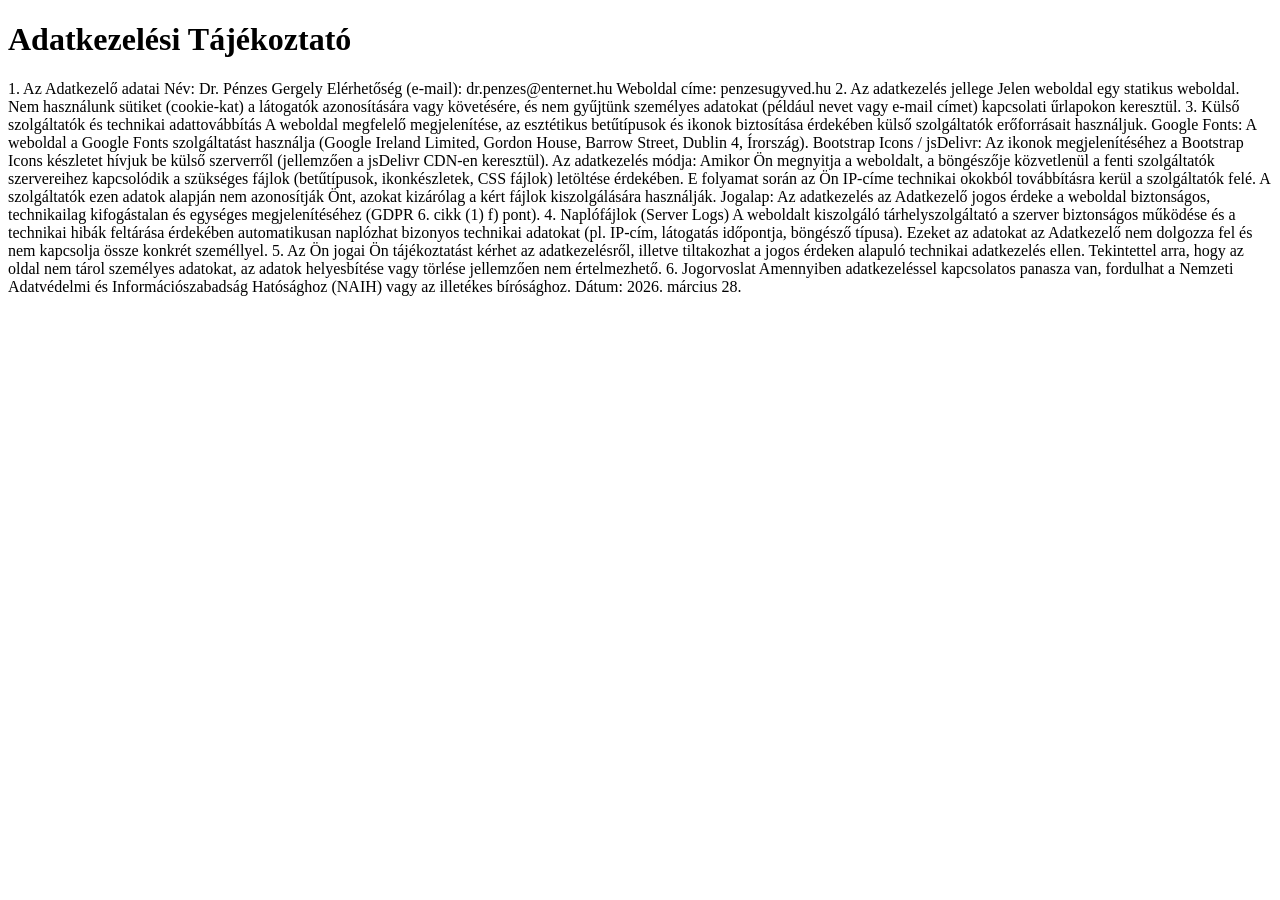
==== src/adatvedelem.html @ 29364c47 "v2.2" ====
<!DOCTYPE html>
<html lang="en">

<head>
    <meta charset="UTF-8">
    <meta name="viewport" content="width=device-width, initial-scale=1.0">
    <title>Adatkezelési Tájékoztató</title>
</head>

<body>
    <h1>Adatkezelési Tájékoztató</h1>

    <p>
        1. Az Adatkezelő adatai
        Név: Dr. Pénzes Gergely
        Elérhetőség (e-mail): dr.penzes@enternet.hu
        Weboldal címe: penzesugyved.hu
        2. Az adatkezelés jellege
        Jelen weboldal egy statikus weboldal. Nem használunk sütiket (cookie-kat) a látogatók azonosítására
        vagy követésére, és nem gyűjtünk személyes adatokat (például nevet vagy e-mail címet) kapcsolati
        űrlapokon keresztül.
        3. Külső szolgáltatók és technikai adattovábbítás
        A weboldal megfelelő megjelenítése, az esztétikus betűtípusok és ikonok biztosítása érdekében külső
        szolgáltatók erőforrásait használjuk.
        Google Fonts: A weboldal a Google Fonts szolgáltatást használja (Google Ireland Limited, Gordon
        House, Barrow Street, Dublin 4, Írország).
        Bootstrap Icons / jsDelivr: Az ikonok megjelenítéséhez a Bootstrap Icons készletet hívjuk be külső
        szerverről (jellemzően a jsDelivr CDN-en keresztül).
        Az adatkezelés módja: Amikor Ön megnyitja a weboldalt, a böngészője közvetlenül a fenti szolgáltatók
        szervereihez kapcsolódik a szükséges fájlok (betűtípusok, ikonkészletek, CSS fájlok) letöltése
        érdekében. E folyamat során az Ön IP-címe technikai okokból továbbításra kerül a szolgáltatók felé.
        A szolgáltatók ezen adatok alapján nem azonosítják Önt, azokat kizárólag a kért fájlok
        kiszolgálására használják.
        Jogalap: Az adatkezelés az Adatkezelő jogos érdeke a weboldal biztonságos, technikailag kifogástalan
        és egységes megjelenítéséhez (GDPR 6. cikk (1) f) pont).
        4. Naplófájlok (Server Logs)
        A weboldalt kiszolgáló tárhelyszolgáltató a szerver biztonságos működése és a technikai hibák
        feltárása érdekében automatikusan naplózhat bizonyos technikai adatokat (pl. IP-cím, látogatás
        időpontja, böngésző típusa). Ezeket az adatokat az Adatkezelő nem dolgozza fel és nem kapcsolja
        össze konkrét személlyel.
        5. Az Ön jogai
        Ön tájékoztatást kérhet az adatkezelésről, illetve tiltakozhat a jogos érdeken alapuló technikai
        adatkezelés ellen. Tekintettel arra, hogy az oldal nem tárol személyes adatokat, az adatok
        helyesbítése vagy törlése jellemzően nem értelmezhető.
        6. Jogorvoslat
        Amennyiben adatkezeléssel kapcsolatos panasza van, fordulhat a Nemzeti Adatvédelmi és
        Információszabadság Hatósághoz (NAIH) vagy az illetékes bírósághoz.
        Dátum: 2026. március 28.
    </p>
</body>

</html>
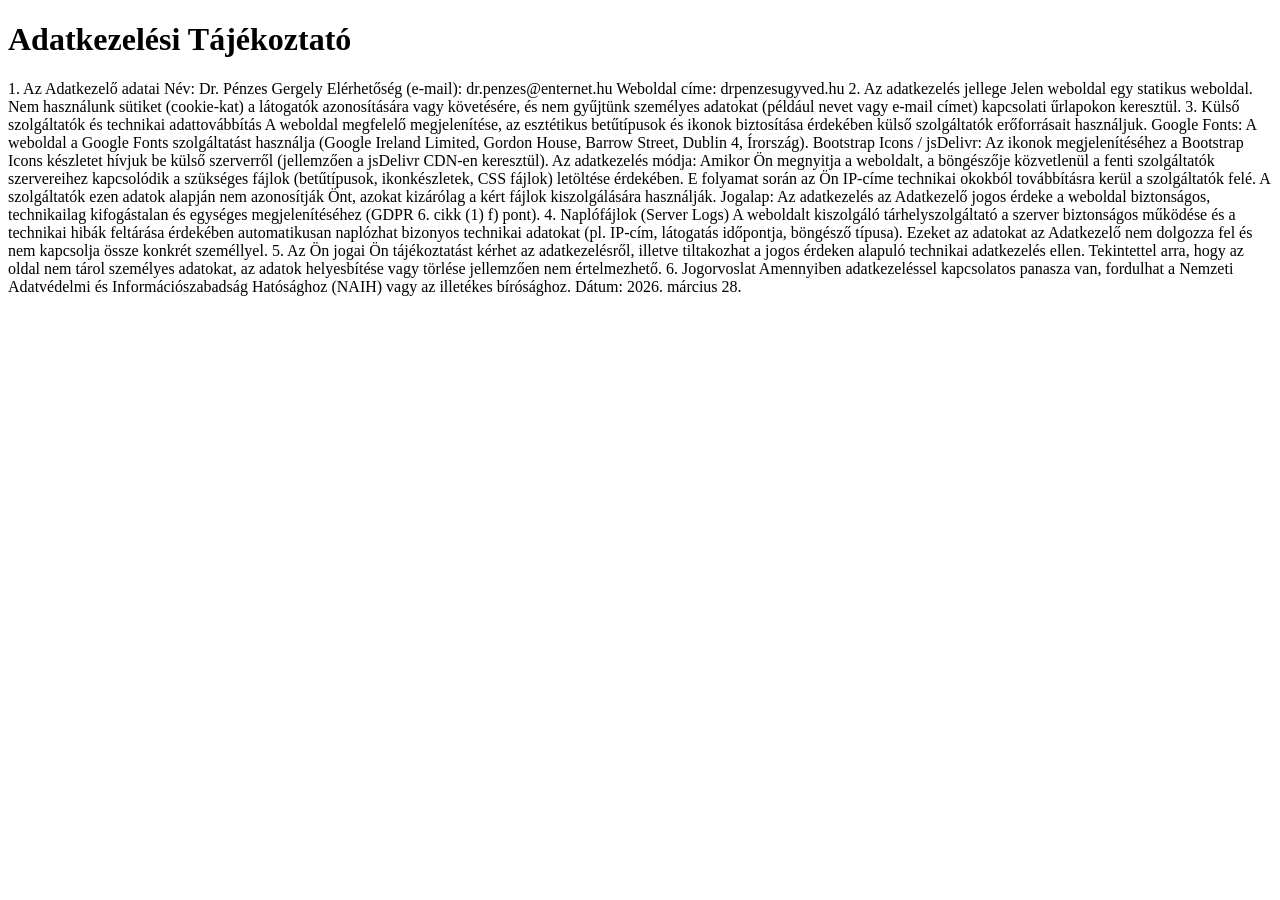
==== commit 355bc0df: "Update adatvedelem.html" ====
--- a/src/adatvedelem.html
+++ b/src/adatvedelem.html
@@ -14,7 +14,7 @@
         1. Az Adatkezelő adatai
         Név: Dr. Pénzes Gergely
         Elérhetőség (e-mail): dr.penzes@enternet.hu
-        Weboldal címe: penzesugyved.hu
+        Weboldal címe: drpenzesugyved.hu
         2. Az adatkezelés jellege
         Jelen weboldal egy statikus weboldal. Nem használunk sütiket (cookie-kat) a látogatók azonosítására
         vagy követésére, és nem gyűjtünk személyes adatokat (például nevet vagy e-mail címet) kapcsolati
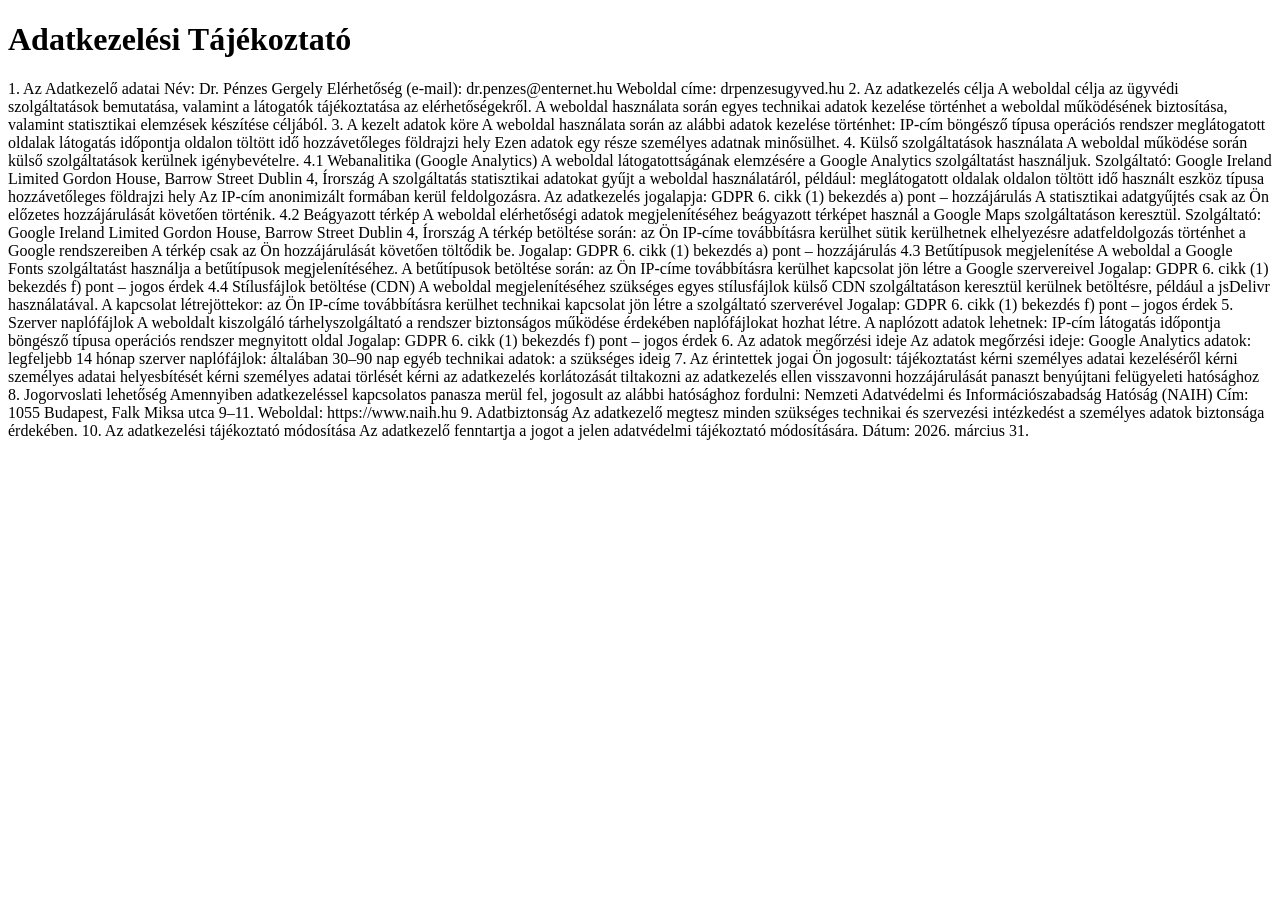
==== commit 628e8957: "v2.3" ====
--- a/src/adatvedelem.html
+++ b/src/adatvedelem.html
@@ -15,37 +15,155 @@
         Név: Dr. Pénzes Gergely
         Elérhetőség (e-mail): dr.penzes@enternet.hu
         Weboldal címe: drpenzesugyved.hu
-        2. Az adatkezelés jellege
-        Jelen weboldal egy statikus weboldal. Nem használunk sütiket (cookie-kat) a látogatók azonosítására
-        vagy követésére, és nem gyűjtünk személyes adatokat (például nevet vagy e-mail címet) kapcsolati
-        űrlapokon keresztül.
-        3. Külső szolgáltatók és technikai adattovábbítás
-        A weboldal megfelelő megjelenítése, az esztétikus betűtípusok és ikonok biztosítása érdekében külső
-        szolgáltatók erőforrásait használjuk.
-        Google Fonts: A weboldal a Google Fonts szolgáltatást használja (Google Ireland Limited, Gordon
-        House, Barrow Street, Dublin 4, Írország).
-        Bootstrap Icons / jsDelivr: Az ikonok megjelenítéséhez a Bootstrap Icons készletet hívjuk be külső
-        szerverről (jellemzően a jsDelivr CDN-en keresztül).
-        Az adatkezelés módja: Amikor Ön megnyitja a weboldalt, a böngészője közvetlenül a fenti szolgáltatók
-        szervereihez kapcsolódik a szükséges fájlok (betűtípusok, ikonkészletek, CSS fájlok) letöltése
-        érdekében. E folyamat során az Ön IP-címe technikai okokból továbbításra kerül a szolgáltatók felé.
-        A szolgáltatók ezen adatok alapján nem azonosítják Önt, azokat kizárólag a kért fájlok
-        kiszolgálására használják.
-        Jogalap: Az adatkezelés az Adatkezelő jogos érdeke a weboldal biztonságos, technikailag kifogástalan
-        és egységes megjelenítéséhez (GDPR 6. cikk (1) f) pont).
-        4. Naplófájlok (Server Logs)
-        A weboldalt kiszolgáló tárhelyszolgáltató a szerver biztonságos működése és a technikai hibák
-        feltárása érdekében automatikusan naplózhat bizonyos technikai adatokat (pl. IP-cím, látogatás
-        időpontja, böngésző típusa). Ezeket az adatokat az Adatkezelő nem dolgozza fel és nem kapcsolja
-        össze konkrét személlyel.
-        5. Az Ön jogai
-        Ön tájékoztatást kérhet az adatkezelésről, illetve tiltakozhat a jogos érdeken alapuló technikai
-        adatkezelés ellen. Tekintettel arra, hogy az oldal nem tárol személyes adatokat, az adatok
-        helyesbítése vagy törlése jellemzően nem értelmezhető.
-        6. Jogorvoslat
-        Amennyiben adatkezeléssel kapcsolatos panasza van, fordulhat a Nemzeti Adatvédelmi és
-        Információszabadság Hatósághoz (NAIH) vagy az illetékes bírósághoz.
-        Dátum: 2026. március 28.
+        2. Az adatkezelés célja
+
+        A weboldal célja az ügyvédi szolgáltatások bemutatása, valamint a látogatók tájékoztatása az elérhetőségekről.
+
+        A weboldal használata során egyes technikai adatok kezelése történhet a weboldal működésének biztosítása,
+        valamint statisztikai elemzések készítése céljából.
+
+        3. A kezelt adatok köre
+
+        A weboldal használata során az alábbi adatok kezelése történhet:
+
+        IP-cím
+        böngésző típusa
+        operációs rendszer
+        meglátogatott oldalak
+        látogatás időpontja
+        oldalon töltött idő
+        hozzávetőleges földrajzi hely
+
+        Ezen adatok egy része személyes adatnak minősülhet.
+
+        4. Külső szolgáltatások használata
+
+        A weboldal működése során külső szolgáltatások kerülnek igénybevételre.
+
+        4.1 Webanalitika (Google Analytics)
+
+        A weboldal látogatottságának elemzésére a
+        Google Analytics szolgáltatást használjuk.
+
+        Szolgáltató:
+        Google Ireland Limited
+        Gordon House, Barrow Street
+        Dublin 4, Írország
+
+        A szolgáltatás statisztikai adatokat gyűjt a weboldal használatáról, például:
+
+        meglátogatott oldalak
+        oldalon töltött idő
+        használt eszköz típusa
+        hozzávetőleges földrajzi hely
+
+        Az IP-cím anonimizált formában kerül feldolgozásra.
+
+        Az adatkezelés jogalapja:
+        GDPR 6. cikk (1) bekezdés a) pont – hozzájárulás
+
+        A statisztikai adatgyűjtés csak az Ön előzetes hozzájárulását követően történik.
+
+        4.2 Beágyazott térkép
+
+        A weboldal elérhetőségi adatok megjelenítéséhez beágyazott térképet használ a
+        Google Maps szolgáltatáson keresztül.
+
+        Szolgáltató:
+        Google Ireland Limited
+        Gordon House, Barrow Street
+        Dublin 4, Írország
+
+        A térkép betöltése során:
+
+        az Ön IP-címe továbbításra kerülhet
+        sütik kerülhetnek elhelyezésre
+        adatfeldolgozás történhet a Google rendszereiben
+
+        A térkép csak az Ön hozzájárulását követően töltődik be.
+
+        Jogalap:
+        GDPR 6. cikk (1) bekezdés a) pont – hozzájárulás
+
+        4.3 Betűtípusok megjelenítése
+
+        A weboldal a
+        Google Fonts szolgáltatást használja a betűtípusok megjelenítéséhez.
+
+        A betűtípusok betöltése során:
+
+        az Ön IP-címe továbbításra kerülhet
+        kapcsolat jön létre a Google szervereivel
+
+        Jogalap:
+        GDPR 6. cikk (1) bekezdés f) pont – jogos érdek
+
+        4.4 Stílusfájlok betöltése (CDN)
+
+        A weboldal megjelenítéséhez szükséges egyes stílusfájlok külső CDN szolgáltatáson keresztül kerülnek betöltésre,
+        például a
+        jsDelivr használatával.
+
+        A kapcsolat létrejöttekor:
+
+        az Ön IP-címe továbbításra kerülhet
+        technikai kapcsolat jön létre a szolgáltató szerverével
+
+        Jogalap:
+        GDPR 6. cikk (1) bekezdés f) pont – jogos érdek
+
+        5. Szerver naplófájlok
+
+        A weboldalt kiszolgáló tárhelyszolgáltató a rendszer biztonságos működése érdekében naplófájlokat hozhat létre.
+
+        A naplózott adatok lehetnek:
+
+        IP-cím
+        látogatás időpontja
+        böngésző típusa
+        operációs rendszer
+        megnyitott oldal
+
+        Jogalap:
+        GDPR 6. cikk (1) bekezdés f) pont – jogos érdek
+
+        6. Az adatok megőrzési ideje
+
+        Az adatok megőrzési ideje:
+
+        Google Analytics adatok: legfeljebb 14 hónap
+        szerver naplófájlok: általában 30–90 nap
+        egyéb technikai adatok: a szükséges ideig
+        7. Az érintettek jogai
+
+        Ön jogosult:
+
+        tájékoztatást kérni személyes adatai kezeléséről
+        kérni személyes adatai helyesbítését
+        kérni személyes adatai törlését
+        kérni az adatkezelés korlátozását
+        tiltakozni az adatkezelés ellen
+        visszavonni hozzájárulását
+        panaszt benyújtani felügyeleti hatósághoz
+        8. Jogorvoslati lehetőség
+
+        Amennyiben adatkezeléssel kapcsolatos panasza merül fel, jogosult az alábbi hatósághoz fordulni:
+
+        Nemzeti Adatvédelmi és Információszabadság Hatóság (NAIH)
+
+        Cím: 1055 Budapest, Falk Miksa utca 9–11.
+        Weboldal: https://www.naih.hu
+
+        9. Adatbiztonság
+
+        Az adatkezelő megtesz minden szükséges technikai és szervezési intézkedést a személyes adatok biztonsága
+        érdekében.
+
+        10. Az adatkezelési tájékoztató módosítása
+
+        Az adatkezelő fenntartja a jogot a jelen adatvédelmi tájékoztató módosítására.
+
+        Dátum: 2026. március 31.
     </p>
 </body>
 
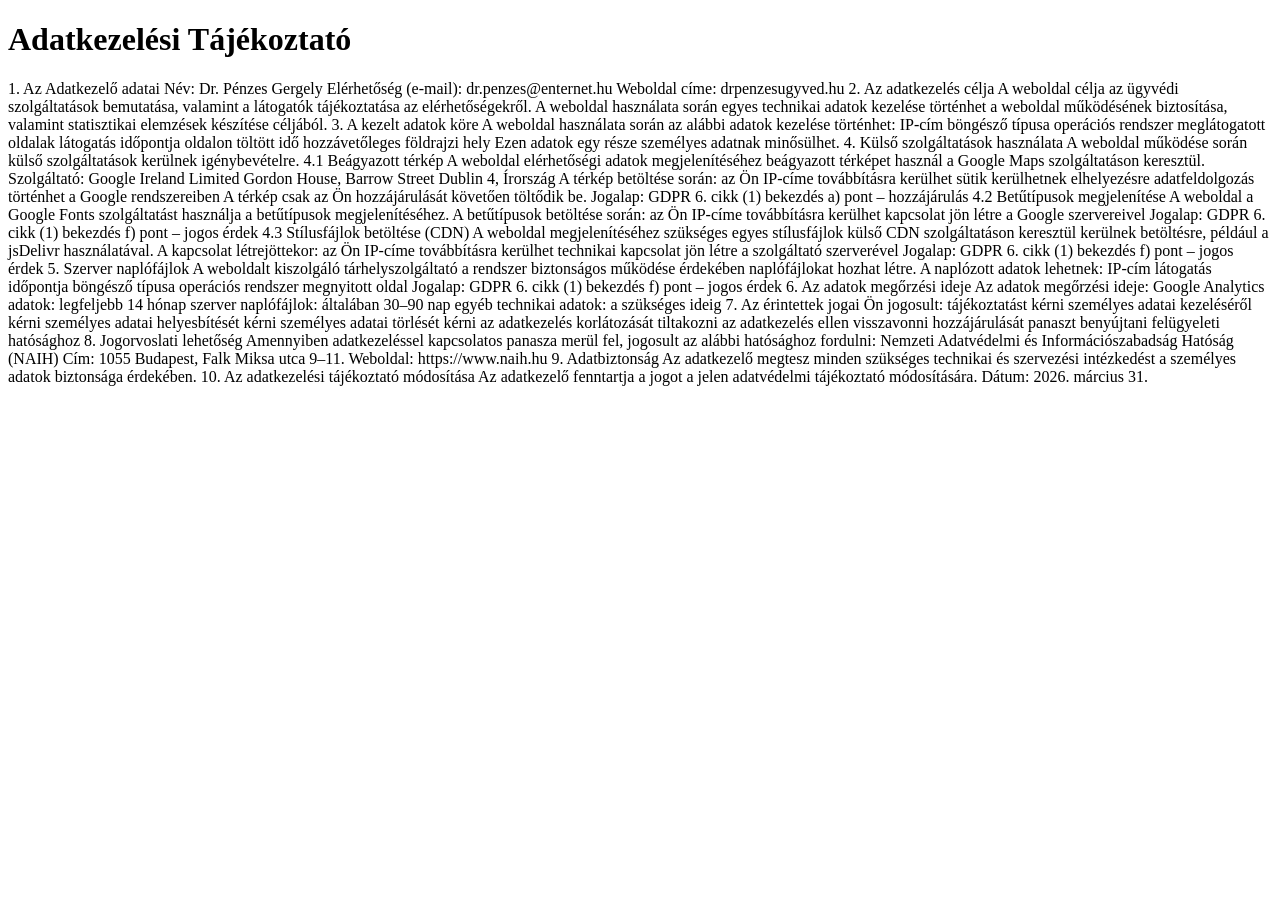
==== commit a8982259: "v3 Cookies and Fixing" ====
--- a/src/adatvedelem.html
+++ b/src/adatvedelem.html
@@ -1,5 +1,5 @@
 <!DOCTYPE html>
-<html lang="en">
+<html lang="hu">
 
 <head>
     <meta charset="UTF-8">
@@ -40,31 +40,7 @@
 
         A weboldal működése során külső szolgáltatások kerülnek igénybevételre.
 
-        4.1 Webanalitika (Google Analytics)
-
-        A weboldal látogatottságának elemzésére a
-        Google Analytics szolgáltatást használjuk.
-
-        Szolgáltató:
-        Google Ireland Limited
-        Gordon House, Barrow Street
-        Dublin 4, Írország
-
-        A szolgáltatás statisztikai adatokat gyűjt a weboldal használatáról, például:
-
-        meglátogatott oldalak
-        oldalon töltött idő
-        használt eszköz típusa
-        hozzávetőleges földrajzi hely
-
-        Az IP-cím anonimizált formában kerül feldolgozásra.
-
-        Az adatkezelés jogalapja:
-        GDPR 6. cikk (1) bekezdés a) pont – hozzájárulás
-
-        A statisztikai adatgyűjtés csak az Ön előzetes hozzájárulását követően történik.
-
-        4.2 Beágyazott térkép
+        4.1 Beágyazott térkép
 
         A weboldal elérhetőségi adatok megjelenítéséhez beágyazott térképet használ a
         Google Maps szolgáltatáson keresztül.
@@ -85,7 +61,7 @@
         Jogalap:
         GDPR 6. cikk (1) bekezdés a) pont – hozzájárulás
 
-        4.3 Betűtípusok megjelenítése
+        4.2 Betűtípusok megjelenítése
 
         A weboldal a
         Google Fonts szolgáltatást használja a betűtípusok megjelenítéséhez.
@@ -98,7 +74,7 @@
         Jogalap:
         GDPR 6. cikk (1) bekezdés f) pont – jogos érdek
 
-        4.4 Stílusfájlok betöltése (CDN)
+        4.3 Stílusfájlok betöltése (CDN)
 
         A weboldal megjelenítéséhez szükséges egyes stílusfájlok külső CDN szolgáltatáson keresztül kerülnek betöltésre,
         például a
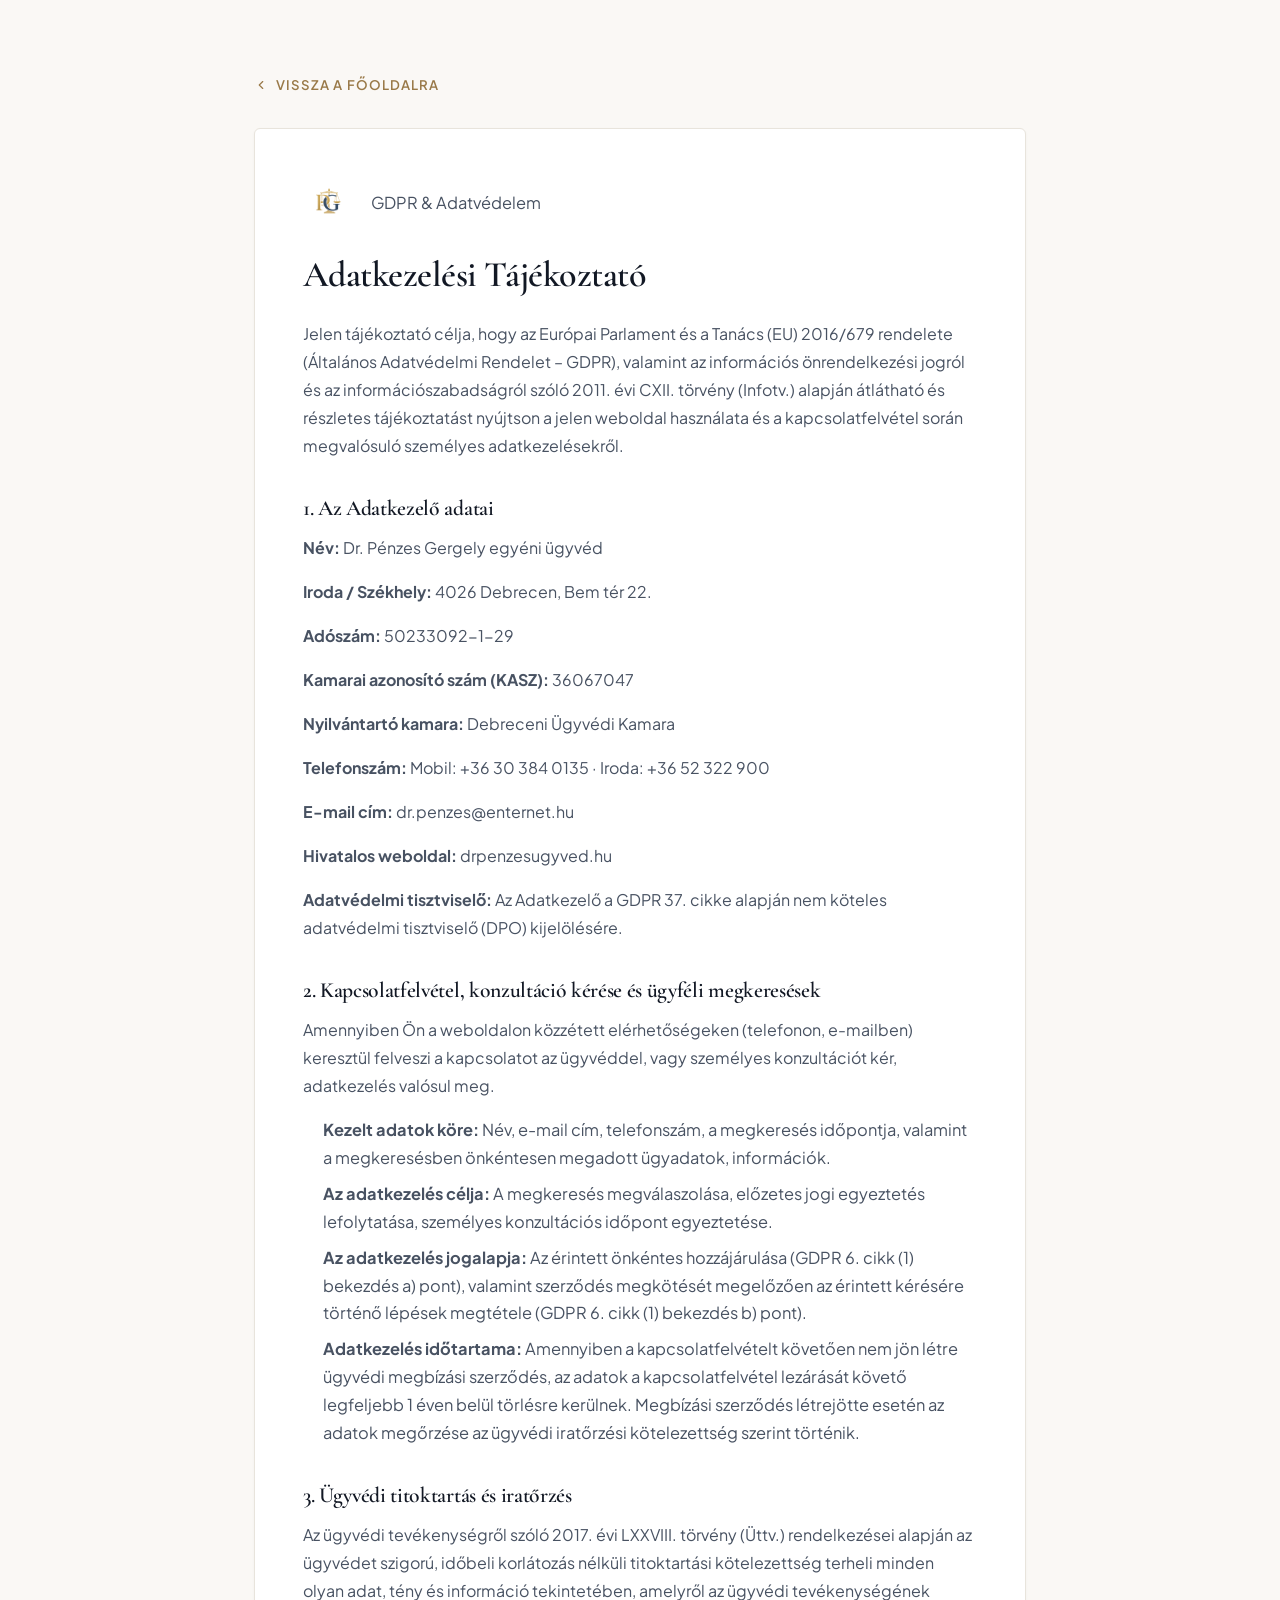
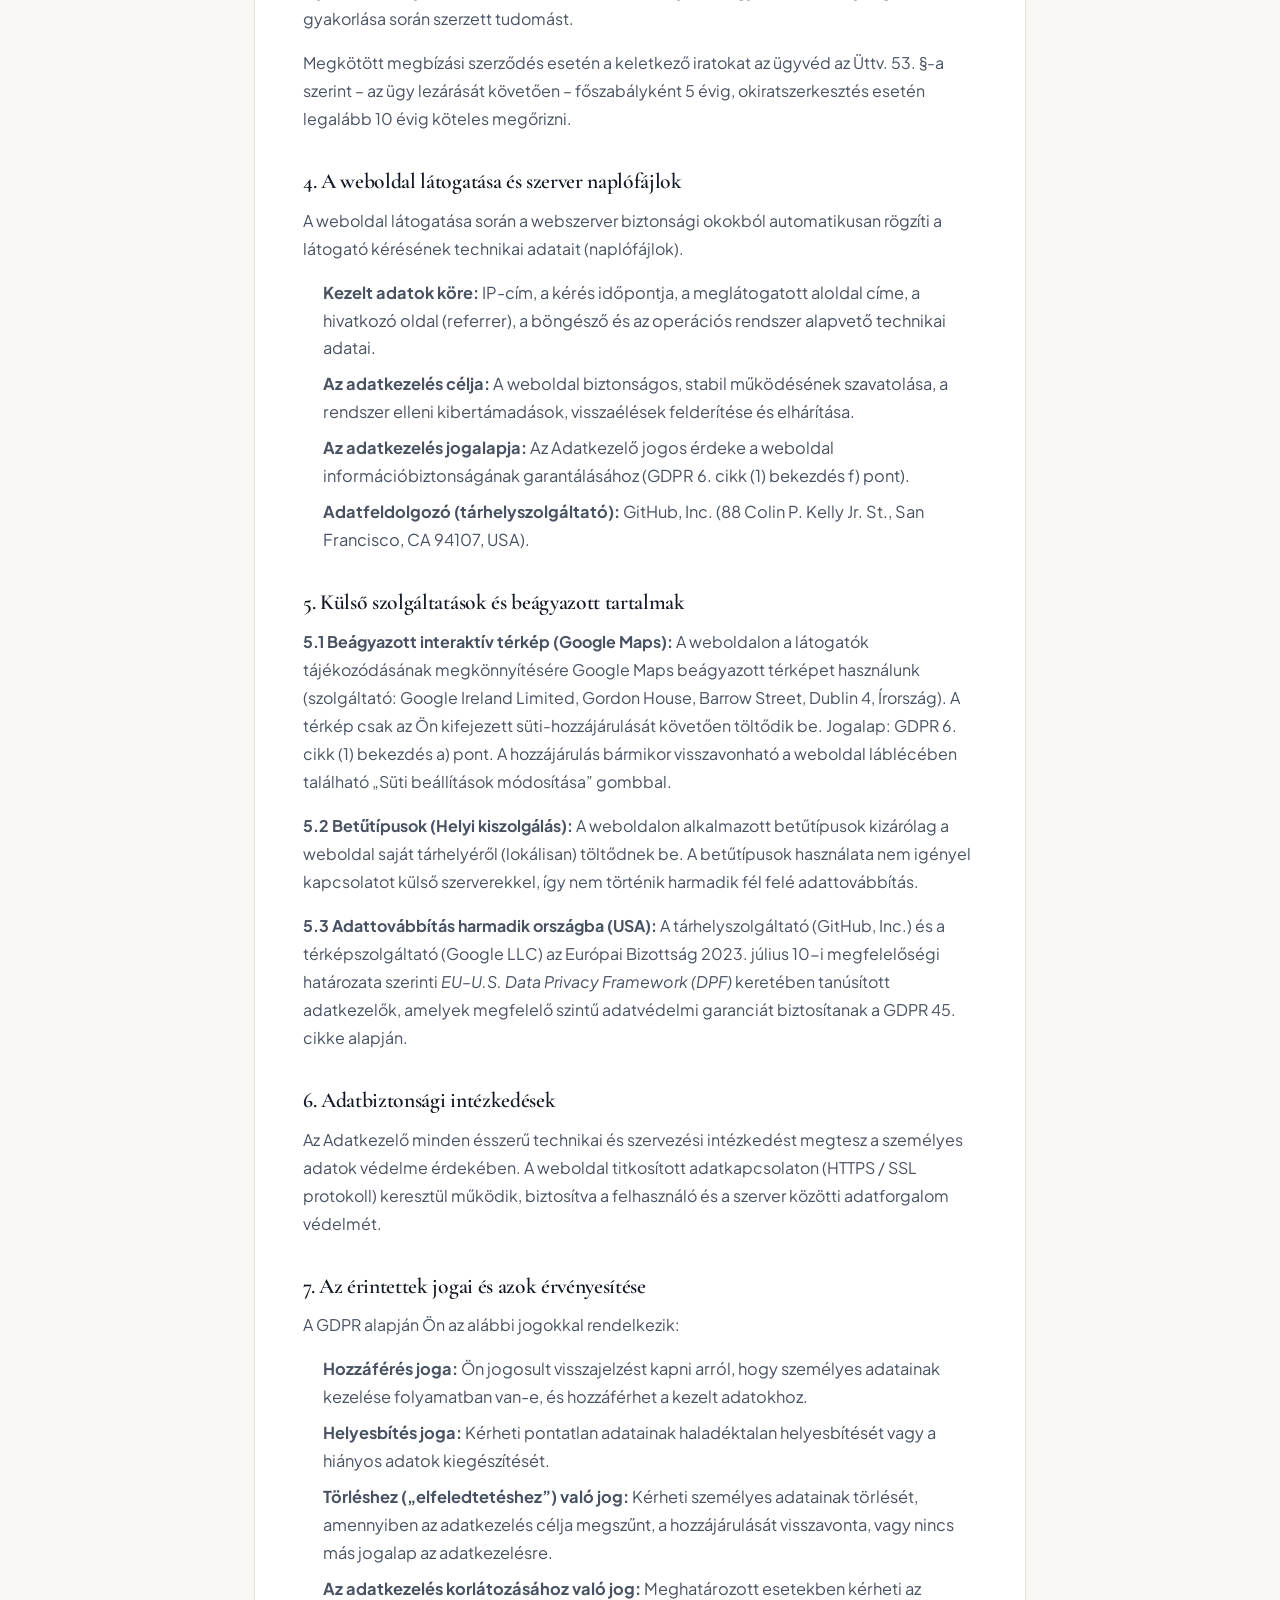
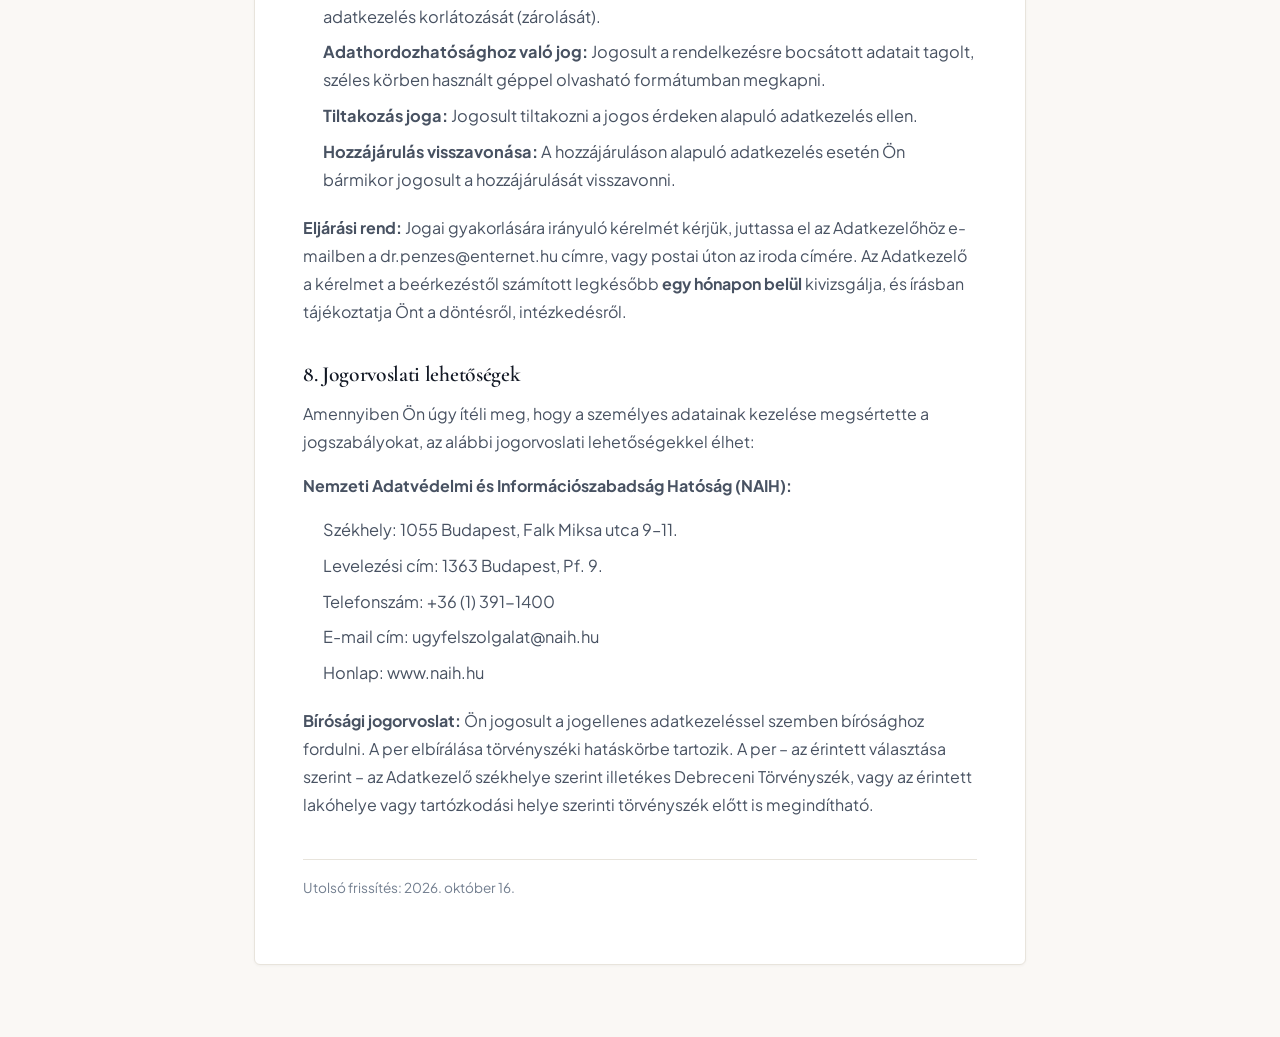
==== commit 74050a28: "v4.0 New  UI" ====
--- a/src/adatvedelem.html
+++ b/src/adatvedelem.html
@@ -4,143 +4,100 @@
 <head>
     <meta charset="UTF-8">
     <meta name="viewport" content="width=device-width, initial-scale=1.0">
-    <title>Adatkezelési Tájékoztató</title>
+    <title>Adatkezelési Tájékoztató · Dr. Pénzes Gergely egyéni ügyvéd</title>
+    <link rel="canonical" href="https://drpenzesugyved.hu/src/adatvedelem.html">
+    <link rel="icon" type="image/png" href="../img/favicon.png" sizes="96x96">
+    <meta name="robots" content="index, follow">
+    <link rel="stylesheet" href="./index.css">
 </head>
 
 <body>
-    <h1>Adatkezelési Tájékoztató</h1>
+    <div class="legal-container">
+        <a href="../index.html" class="legal-back-link">
+            <svg xmlns="http://www.w3.org/2000/svg" width="14" height="14" viewBox="0 0 24 24" fill="none"
+                stroke="currentColor" stroke-width="2" stroke-linecap="round" stroke-linejoin="round" aria-hidden="true">
+                <path d="m15 18-6-6 6-6" />
+            </svg>
+            Vissza a főoldalra
+        </a>
 
-    <p>
-        1. Az Adatkezelő adatai
-        Név: Dr. Pénzes Gergely
-        Elérhetőség (e-mail): dr.penzes@enternet.hu
-        Weboldal címe: drpenzesugyved.hu
-        2. Az adatkezelés célja
+        <div class="legal-card">
+            <div class="legal-header-brand">
+                <img src="../img/logo.png" alt="Dr. Pénzes Gergely logó" class="logo-icon-img" width="44" height="44">
+                <span class="font-mono-tag">GDPR & Adatvédelem</span>
+            </div>
+            <h1>Adatkezelési Tájékoztató</h1>
+            <p>Jelen tájékoztató célja, hogy az Európai Parlament és a Tanács (EU) 2016/679 rendelete (Általános Adatvédelmi Rendelet – GDPR), valamint az információs önrendelkezési jogról és az információszabadságról szóló 2011. évi CXII. törvény (Infotv.) alapján átlátható és részletes tájékoztatást nyújtson a jelen weboldal használata és a kapcsolatfelvétel során megvalósuló személyes adatkezelésekről.</p>
 
-        A weboldal célja az ügyvédi szolgáltatások bemutatása, valamint a látogatók tájékoztatása az elérhetőségekről.
+            <h2>1. Az Adatkezelő adatai</h2>
+            <p><strong>Név:</strong> Dr. Pénzes Gergely egyéni ügyvéd</p>
+            <p><strong>Iroda / Székhely:</strong> 4026 Debrecen, Bem tér 22.</p>
+            <p><strong>Adószám:</strong> 50233092-1-29</p>
+            <p><strong>Kamarai azonosító szám (KASZ):</strong> 36067047</p>
+            <p><strong>Nyilvántartó kamara:</strong> Debreceni Ügyvédi Kamara</p>
+            <p><strong>Telefonszám:</strong> Mobil: <a href="tel:+36303840135">+36 30 384 0135</a> · Iroda: <a href="tel:+3652322900">+36 52 322 900</a></p>
+            <p><strong>E-mail cím:</strong> <a href="mailto:dr.penzes@enternet.hu">dr.penzes@enternet.hu</a></p>
+            <p><strong>Hivatalos weboldal:</strong> <a href="https://drpenzesugyved.hu">drpenzesugyved.hu</a></p>
+            <p><strong>Adatvédelmi tisztviselő:</strong> Az Adatkezelő a GDPR 37. cikke alapján nem köteles adatvédelmi tisztviselő (DPO) kijelölésére.</p>
 
-        A weboldal használata során egyes technikai adatok kezelése történhet a weboldal működésének biztosítása,
-        valamint statisztikai elemzések készítése céljából.
+            <h2>2. Kapcsolatfelvétel, konzultáció kérése és ügyféli megkeresések</h2>
+            <p>Amennyiben Ön a weboldalon közzétett elérhetőségeken (telefonon, e-mailben) keresztül felveszi a kapcsolatot az ügyvéddel, vagy személyes konzultációt kér, adatkezelés valósul meg.</p>
+            <ul>
+                <li><strong>Kezelt adatok köre:</strong> Név, e-mail cím, telefonszám, a megkeresés időpontja, valamint a megkeresésben önkéntesen megadott ügyadatok, információk.</li>
+                <li><strong>Az adatkezelés célja:</strong> A megkeresés megválaszolása, előzetes jogi egyeztetés lefolytatása, személyes konzultációs időpont egyeztetése.</li>
+                <li><strong>Az adatkezelés jogalapja:</strong> Az érintett önkéntes hozzájárulása (GDPR 6. cikk (1) bekezdés a) pont), valamint szerződés megkötését megelőzően az érintett kérésére történő lépések megtétele (GDPR 6. cikk (1) bekezdés b) pont).</li>
+                <li><strong>Adatkezelés időtartama:</strong> Amennyiben a kapcsolatfelvételt követően nem jön létre ügyvédi megbízási szerződés, az adatok a kapcsolatfelvétel lezárását követő legfeljebb 1 éven belül törlésre kerülnek. Megbízási szerződés létrejötte esetén az adatok megőrzése az ügyvédi iratőrzési kötelezettség szerint történik.</li>
+            </ul>
 
-        3. A kezelt adatok köre
+            <h2>3. Ügyvédi titoktartás és iratőrzés</h2>
+            <p>Az ügyvédi tevékenységről szóló 2017. évi LXXVIII. törvény (Üttv.) rendelkezései alapján az ügyvédet szigorú, időbeli korlátozás nélküli titoktartási kötelezettség terheli minden olyan adat, tény és információ tekintetében, amelyről az ügyvédi tevékenységének gyakorlása során szerzett tudomást.</p>
+            <p>Megkötött megbízási szerződés esetén a keletkező iratokat az ügyvéd az Üttv. 53. §-a szerint – az ügy lezárását követően – főszabályként 5 évig, okiratszerkesztés esetén legalább 10 évig köteles megőrizni.</p>
 
-        A weboldal használata során az alábbi adatok kezelése történhet:
+            <h2>4. A weboldal látogatása és szerver naplófájlok</h2>
+            <p>A weboldal látogatása során a webszerver biztonsági okokból automatikusan rögzíti a látogató kérésének technikai adatait (naplófájlok).</p>
+            <ul>
+                <li><strong>Kezelt adatok köre:</strong> IP-cím, a kérés időpontja, a meglátogatott aloldal címe, a hivatkozó oldal (referrer), a böngésző és az operációs rendszer alapvető technikai adatai.</li>
+                <li><strong>Az adatkezelés célja:</strong> A weboldal biztonságos, stabil működésének szavatolása, a rendszer elleni kibertámadások, visszaélések felderítése és elhárítása.</li>
+                <li><strong>Az adatkezelés jogalapja:</strong> Az Adatkezelő jogos érdeke a weboldal információbiztonságának garantálásához (GDPR 6. cikk (1) bekezdés f) pont).</li>
+                <li><strong>Adatfeldolgozó (tárhelyszolgáltató):</strong> GitHub, Inc. (88 Colin P. Kelly Jr. St., San Francisco, CA 94107, USA).</li>
+            </ul>
 
-        IP-cím
-        böngésző típusa
-        operációs rendszer
-        meglátogatott oldalak
-        látogatás időpontja
-        oldalon töltött idő
-        hozzávetőleges földrajzi hely
+            <h2>5. Külső szolgáltatások és beágyazott tartalmak</h2>
+            <p><strong>5.1 Beágyazott interaktív térkép (Google Maps):</strong> A weboldalon a látogatók tájékozódásának megkönnyítésére Google Maps beágyazott térképet használunk (szolgáltató: Google Ireland Limited, Gordon House, Barrow Street, Dublin 4, Írország). A térkép csak az Ön kifejezett süti-hozzájárulását követően töltődik be. Jogalap: GDPR 6. cikk (1) bekezdés a) pont. A hozzájárulás bármikor visszavonható a weboldal láblécében található „Süti beállítások módosítása” gombbal.</p>
+            <p><strong>5.2 Betűtípusok (Helyi kiszolgálás):</strong> A weboldalon alkalmazott betűtípusok kizárólag a weboldal saját tárhelyéről (lokálisan) töltődnek be. A betűtípusok használata nem igényel kapcsolatot külső szerverekkel, így nem történik harmadik fél felé adattovábbítás.</p>
+            <p><strong>5.3 Adattovábbítás harmadik országba (USA):</strong> A tárhelyszolgáltató (GitHub, Inc.) és a térképszolgáltató (Google LLC) az Európai Bizottság 2023. július 10-i megfelelőségi határozata szerinti <em>EU–U.S. Data Privacy Framework (DPF)</em> keretében tanúsított adatkezelők, amelyek megfelelő szintű adatvédelmi garanciát biztosítanak a GDPR 45. cikke alapján.</p>
 
-        Ezen adatok egy része személyes adatnak minősülhet.
+            <h2>6. Adatbiztonsági intézkedések</h2>
+            <p>Az Adatkezelő minden ésszerű technikai és szervezési intézkedést megtesz a személyes adatok védelme érdekében. A weboldal titkosított adatkapcsolaton (HTTPS / SSL protokoll) keresztül működik, biztosítva a felhasználó és a szerver közötti adatforgalom védelmét.</p>
 
-        4. Külső szolgáltatások használata
+            <h2>7. Az érintettek jogai és azok érvényesítése</h2>
+            <p>A GDPR alapján Ön az alábbi jogokkal rendelkezik:</p>
+            <ul>
+                <li><strong>Hozzáférés joga:</strong> Ön jogosult visszajelzést kapni arról, hogy személyes adatainak kezelése folyamatban van-e, és hozzáférhet a kezelt adatokhoz.</li>
+                <li><strong>Helyesbítés joga:</strong> Kérheti pontatlan adatainak haladéktalan helyesbítését vagy a hiányos adatok kiegészítését.</li>
+                <li><strong>Törléshez („elfeledtetéshez”) való jog:</strong> Kérheti személyes adatainak törlését, amennyiben az adatkezelés célja megszűnt, a hozzájárulását visszavonta, vagy nincs más jogalap az adatkezelésre.</li>
+                <li><strong>Az adatkezelés korlátozásához való jog:</strong> Meghatározott esetekben kérheti az adatkezelés korlátozását (zárolását).</li>
+                <li><strong>Adathordozhatósághoz való jog:</strong> Jogosult a rendelkezésre bocsátott adatait tagolt, széles körben használt géppel olvasható formátumban megkapni.</li>
+                <li><strong>Tiltakozás joga:</strong> Jogosult tiltakozni a jogos érdeken alapuló adatkezelés ellen.</li>
+                <li><strong>Hozzájárulás visszavonása:</strong> A hozzájáruláson alapuló adatkezelés esetén Ön bármikor jogosult a hozzájárulását visszavonni.</li>
+            </ul>
+            <p><strong>Eljárási rend:</strong> Jogai gyakorlására irányuló kérelmét kérjük, juttassa el az Adatkezelőhöz e-mailben a <a href="mailto:dr.penzes@enternet.hu">dr.penzes@enternet.hu</a> címre, vagy postai úton az iroda címére. Az Adatkezelő a kérelmet a beérkezéstől számított legkésőbb <strong>egy hónapon belül</strong> kivizsgálja, és írásban tájékoztatja Önt a döntésről, intézkedésről.</p>
 
-        A weboldal működése során külső szolgáltatások kerülnek igénybevételre.
+            <h2>8. Jogorvoslati lehetőségek</h2>
+            <p>Amennyiben Ön úgy ítéli meg, hogy a személyes adatainak kezelése megsértette a jogszabályokat, az alábbi jogorvoslati lehetőségekkel élhet:</p>
+            <p><strong>Nemzeti Adatvédelmi és Információszabadság Hatóság (NAIH):</strong></p>
+            <ul>
+                <li>Székhely: 1055 Budapest, Falk Miksa utca 9–11.</li>
+                <li>Levelezési cím: 1363 Budapest, Pf. 9.</li>
+                <li>Telefonszám: +36 (1) 391-1400</li>
+                <li>E-mail cím: <a href="mailto:ugyfelszolgalat@naih.hu">ugyfelszolgalat@naih.hu</a></li>
+                <li>Honlap: <a href="https://www.naih.hu" target="_blank" rel="noopener noreferrer">www.naih.hu</a></li>
+            </ul>
+            <p><strong>Bírósági jogorvoslat:</strong> Ön jogosult a jogellenes adatkezeléssel szemben bírósághoz fordulni. A per elbírálása törvényszéki hatáskörbe tartozik. A per – az érintett választása szerint – az Adatkezelő székhelye szerint illetékes Debreceni Törvényszék, vagy az érintett lakóhelye vagy tartózkodási helye szerinti törvényszék előtt is megindítható.</p>
 
-        4.1 Beágyazott térkép
-
-        A weboldal elérhetőségi adatok megjelenítéséhez beágyazott térképet használ a
-        Google Maps szolgáltatáson keresztül.
-
-        Szolgáltató:
-        Google Ireland Limited
-        Gordon House, Barrow Street
-        Dublin 4, Írország
-
-        A térkép betöltése során:
-
-        az Ön IP-címe továbbításra kerülhet
-        sütik kerülhetnek elhelyezésre
-        adatfeldolgozás történhet a Google rendszereiben
-
-        A térkép csak az Ön hozzájárulását követően töltődik be.
-
-        Jogalap:
-        GDPR 6. cikk (1) bekezdés a) pont – hozzájárulás
-
-        4.2 Betűtípusok megjelenítése
-
-        A weboldal a
-        Google Fonts szolgáltatást használja a betűtípusok megjelenítéséhez.
-
-        A betűtípusok betöltése során:
-
-        az Ön IP-címe továbbításra kerülhet
-        kapcsolat jön létre a Google szervereivel
-
-        Jogalap:
-        GDPR 6. cikk (1) bekezdés f) pont – jogos érdek
-
-        4.3 Stílusfájlok betöltése (CDN)
-
-        A weboldal megjelenítéséhez szükséges egyes stílusfájlok külső CDN szolgáltatáson keresztül kerülnek betöltésre,
-        például a
-        jsDelivr használatával.
-
-        A kapcsolat létrejöttekor:
-
-        az Ön IP-címe továbbításra kerülhet
-        technikai kapcsolat jön létre a szolgáltató szerverével
-
-        Jogalap:
-        GDPR 6. cikk (1) bekezdés f) pont – jogos érdek
-
-        5. Szerver naplófájlok
-
-        A weboldalt kiszolgáló tárhelyszolgáltató a rendszer biztonságos működése érdekében naplófájlokat hozhat létre.
-
-        A naplózott adatok lehetnek:
-
-        IP-cím
-        látogatás időpontja
-        böngésző típusa
-        operációs rendszer
-        megnyitott oldal
-
-        Jogalap:
-        GDPR 6. cikk (1) bekezdés f) pont – jogos érdek
-
-        6. Az adatok megőrzési ideje
-
-        Az adatok megőrzési ideje:
-
-        Google Analytics adatok: legfeljebb 14 hónap
-        szerver naplófájlok: általában 30–90 nap
-        egyéb technikai adatok: a szükséges ideig
-        7. Az érintettek jogai
-
-        Ön jogosult:
-
-        tájékoztatást kérni személyes adatai kezeléséről
-        kérni személyes adatai helyesbítését
-        kérni személyes adatai törlését
-        kérni az adatkezelés korlátozását
-        tiltakozni az adatkezelés ellen
-        visszavonni hozzájárulását
-        panaszt benyújtani felügyeleti hatósághoz
-        8. Jogorvoslati lehetőség
-
-        Amennyiben adatkezeléssel kapcsolatos panasza merül fel, jogosult az alábbi hatósághoz fordulni:
-
-        Nemzeti Adatvédelmi és Információszabadság Hatóság (NAIH)
-
-        Cím: 1055 Budapest, Falk Miksa utca 9–11.
-        Weboldal: https://www.naih.hu
-
-        9. Adatbiztonság
-
-        Az adatkezelő megtesz minden szükséges technikai és szervezési intézkedést a személyes adatok biztonsága
-        érdekében.
-
-        10. Az adatkezelési tájékoztató módosítása
-
-        Az adatkezelő fenntartja a jogot a jelen adatvédelmi tájékoztató módosítására.
-
-        Dátum: 2026. március 31.
-    </p>
+            <p style="margin-top: 2.5rem; font-size: 0.85rem; color: var(--text-muted); border-top: 1px solid var(--border-hairline); padding-top: 1rem;">Utolsó frissítés: 2026. október 16.</p>
+        </div>
+    </div>
 </body>
 
 </html>
--- a/src/index.css
+++ b/src/index.css
@@ -0,0 +1,2076 @@
+/* ==========================================================================
+   Dr. Pénzes Gergely Egyéni Ügyvéd - Prémium Ügyvédi Arculat (Editorial Craft)
+   Időtálló, elegáns, emberközeli jogi dizájn
+   Nemes szerkesztőségi tipográfia (Cormorant Garamond + Plus Jakarta Sans), meleg papírtónusok,
+   mély Oxford kék és aranybarna akcentusok, technikai SaaS-klisék nélkül.
+   ========================================================================== */
+
+@import url('./fonts.css');
+
+:root {
+  /* Színpaletta: Meleg elefántcsont / papír és mély ügyvédi tinta */
+  --bg-page: #FAF8F5;
+  --bg-surface: #FFFFFF;
+  --bg-surface-subtle: #F5F2EB;
+  --bg-surface-hover: #F8F6F1;
+  --bg-nav: rgba(250, 248, 245, 0.92);
+  
+  /* Sötét tengerészkék / Oxford kék kontraszt blokk */
+  --bg-dark: #12233B;
+  --bg-dark-surface: #1B3252;
+  --bg-dark-surface-hover: #23416B;
+  --border-dark: rgba(255, 255, 255, 0.12);
+  --border-dark-hover: rgba(255, 255, 255, 0.22);
+  --text-dark-primary: #FFFFFF;
+  --text-dark-secondary: #CBD5E1;
+  --text-dark-muted: #94A3B8;
+
+  /* Tipográfiai színek */
+  --text-primary: #121824;
+  --text-secondary: #485262;
+  --text-muted: #727E8F;
+  --text-subtle: #9EA8B6;
+
+  /* Kiemelő színek */
+  --color-primary: #003882;
+  --color-primary-hover: #004CB3;
+  --color-gold: #997948;
+  --color-gold-light: #E2BA6E;
+  --color-gold-hover: #82663A;
+  --color-gold-subtle: rgba(153, 121, 72, 0.08);
+
+  /* Finom meleg keretek */
+  --border-hairline: #E8E4DC;
+  --border-hover: #D6D0C5;
+  --border-focus: #003882;
+
+  /* Lágy, természetes árnyékok */
+  --shadow-subtle: 0 1px 3px rgba(18, 24, 36, 0.04);
+  --shadow-card: 0 4px 12px rgba(18, 24, 36, 0.04), 0 1px 2px rgba(18, 24, 36, 0.02);
+  --shadow-elevated: 0 12px 28px -6px rgba(18, 24, 36, 0.06), 0 2px 6px rgba(18, 24, 36, 0.03);
+  --shadow-modal: 0 24px 38px -8px rgba(11, 25, 44, 0.18);
+
+  /* Tipográfia */
+  --font-serif: 'Cormorant Garamond', Georgia, Cambria, 'Times New Roman', serif;
+  --font-sans: 'Plus Jakarta Sans', -apple-system, BlinkMacSystemFont, "Segoe UI", Roboto, sans-serif;
+
+  /* Lekerekítések */
+  --radius-xs: 4px;
+  --radius-sm: 6px;
+  --radius-md: 10px;
+  --radius-lg: 14px;
+  --radius-full: 9999px;
+  --radius-btn: 9px;
+  --radius-navbar: var(--radius-full);
+
+  /* Átmenetek */
+  --transition-fast: all 180ms ease;
+  --transition-normal: all 260ms cubic-bezier(0.16, 1, 0.3, 1);
+
+  /* Méretek */
+  --max-width: 1200px;
+  --nav-height: 4.75rem;
+  --section-py: 5.5rem;
+  --section-py-mobile: 3.75rem;
+}
+
+
+
+/* ==========================================================================
+   Alapok és Reset
+   ========================================================================== */
+
+*, *::before, *::after {
+  margin: 0;
+  padding: 0;
+  box-sizing: border-box;
+}
+
+html {
+  scroll-behavior: smooth;
+  scroll-padding-top: calc(var(--nav-height) + 2.25rem);
+  -webkit-text-size-adjust: 100%;
+}
+
+body {
+  background-color: var(--bg-page);
+  color: var(--text-secondary);
+  font-family: var(--font-sans);
+  font-size: 1.025rem;
+  line-height: 1.68;
+  -webkit-font-smoothing: antialiased;
+  -moz-osx-font-smoothing: grayscale;
+  overflow-x: hidden;
+  width: 100%;
+  transition: background-color 220ms ease, color 220ms ease;
+}
+
+h1, h2, h3, h4, h5, h6 {
+  font-family: var(--font-serif);
+  color: var(--text-primary);
+  font-weight: 600;
+  line-height: 1.2;
+  letter-spacing: -0.015em;
+}
+
+p {
+  color: var(--text-secondary);
+  line-height: 1.7;
+}
+
+a {
+  color: inherit;
+  text-decoration: none;
+  transition: var(--transition-fast);
+}
+
+img {
+  max-width: 100%;
+  height: auto;
+  display: block;
+}
+
+button {
+  font-family: inherit;
+  cursor: pointer;
+  border: none;
+  background: none;
+  color: inherit;
+}
+
+ul, ol {
+  list-style: none;
+}
+
+/* Konténer */
+.container {
+  width: 100%;
+  max-width: var(--max-width);
+  margin-left: auto;
+  margin-right: auto;
+  padding-left: 1.5rem;
+  padding-right: 1.5rem;
+}
+
+@media (min-width: 768px) {
+  .container {
+    padding-left: 2.25rem;
+    padding-right: 2.25rem;
+  }
+}
+
+/* ==========================================================================
+   Fejléc és Navigáció
+   ========================================================================== */
+
+.navbar {
+  position: fixed;
+  top: 0;
+  left: 0;
+  right: 0;
+  width: 100%;
+  max-width: 100%;
+  z-index: 999;
+  height: var(--nav-height);
+  background-color: rgba(250, 248, 245, 0.88);
+  backdrop-filter: blur(16px);
+  -webkit-backdrop-filter: blur(16px);
+  border-bottom: 1px solid rgba(232, 228, 220, 0.85);
+  box-shadow: 0 1px 12px rgba(18, 24, 36, 0.03);
+  transition: var(--transition-fast);
+}
+
+@media (max-width: 768px) {
+  .navbar {
+    top: 0;
+    width: 100%;
+  }
+}
+
+.navbar-container {
+  height: 100%;
+  display: flex;
+  align-items: center;
+  justify-content: space-between;
+}
+
+.logo {
+  display: flex;
+  align-items: center;
+  gap: 0.875rem;
+  text-decoration: none;
+}
+
+.logo-icon-img {
+  width: 52px;
+  height: 52px;
+  border: none;
+  background-color: transparent;
+  object-fit: contain;
+  flex-shrink: 0;
+  transition: opacity var(--transition-fast), transform var(--transition-fast);
+}
+
+.logo:hover .logo-icon-img {
+  transform: translateY(-1px);
+}
+
+.logo-text {
+  display: flex;
+  flex-direction: column;
+}
+
+.logo-name {
+  font-family: var(--font-serif);
+  font-size: 1.25rem;
+  font-weight: 600;
+  color: var(--text-primary);
+  line-height: 1.2;
+  letter-spacing: -0.01em;
+}
+
+.logo-sub {
+  font-family: var(--font-sans);
+  font-size: 0.775rem;
+  font-weight: 500;
+  letter-spacing: 0.08em;
+  text-transform: uppercase;
+  color: var(--color-gold);
+}
+
+@media (max-width: 768px) {
+  .logo-icon-img {
+    width: 44px;
+    height: 44px;
+  }
+
+  .logo-name {
+    font-size: 1.125rem;
+  }
+}
+
+.nav-links {
+  display: none;
+  align-items: center;
+  gap: 2rem;
+}
+
+@media (min-width: 860px) {
+  .nav-links {
+    display: flex;
+  }
+}
+
+.nav-link {
+  font-size: 0.925rem;
+  font-weight: 500;
+  color: var(--text-secondary);
+  letter-spacing: 0.01em;
+  padding: 0.5rem 0.25rem;
+  position: relative;
+  transition: color var(--transition-fast);
+}
+
+.nav-link::after {
+  content: '';
+  position: absolute;
+  bottom: 0.15rem;
+  left: 0.25rem;
+  right: 0.25rem;
+  height: 1.5px;
+  background-color: var(--color-gold);
+  transform: scaleX(0);
+  transform-origin: center;
+  transition: transform 220ms ease;
+  border-radius: 1px;
+}
+
+.nav-link:hover {
+  color: var(--text-primary);
+}
+
+.nav-link:hover::after {
+  transform: scaleX(1);
+}
+
+.btn-consult {
+  display: inline-flex;
+  align-items: center;
+  justify-content: center;
+  font-size: 0.875rem;
+  font-weight: 500;
+  letter-spacing: 0.015em;
+  padding: 0.6rem 1.35rem;
+  background-color: var(--bg-dark);
+  color: #FFFFFF;
+  border-radius: var(--radius-btn);
+  border: 1px solid var(--bg-dark);
+  box-shadow: 0 2px 6px rgba(18, 35, 59, 0.08);
+  transition: all 220ms cubic-bezier(0.16, 1, 0.3, 1);
+  margin-left: 0.5rem;
+}
+
+.btn-consult:hover {
+  background-color: #1a2f4c;
+  border-color: #1a2f4c;
+  color: #FFFFFF;
+  transform: translateY(-1px);
+  box-shadow: 0 4px 14px rgba(18, 35, 59, 0.14);
+}
+
+/* Mobil Menü Gomb */
+.mobile-toggle {
+  display: flex;
+  align-items: center;
+  justify-content: center;
+  width: 40px;
+  height: 40px;
+  border-radius: 8px;
+  border: 1px solid var(--border-hairline);
+  background-color: rgba(255, 255, 255, 0.8);
+  color: var(--text-primary);
+  transition: var(--transition-fast);
+}
+
+@media (min-width: 860px) {
+  .mobile-toggle {
+    display: none;
+  }
+}
+
+.mobile-toggle:hover {
+  background-color: var(--bg-surface);
+  border-color: var(--border-hover);
+}
+
+.mobile-toggle-icons {
+  display: flex;
+  align-items: center;
+  justify-content: center;
+}
+
+.mobile-toggle-icon {
+  width: 20px;
+  height: 20px;
+}
+
+.hidden {
+  display: none !important;
+}
+
+
+
+/* Mobil Menü panel */
+.mobile-menu {
+  display: none;
+  position: absolute;
+  top: 100%;
+  left: 0;
+  right: 0;
+  background-color: var(--bg-surface);
+  border-top: 1px solid var(--border-hairline);
+  border-bottom: 1px solid var(--border-hairline);
+  border-left: none;
+  border-right: none;
+  border-radius: 0 0 16px 16px;
+  box-shadow: var(--shadow-modal);
+  padding: 1rem 1.25rem 1.25rem;
+  flex-direction: column;
+  gap: 0.5rem;
+}
+
+.mobile-menu.active {
+  display: flex;
+}
+
+.mobile-nav-link {
+  font-size: 1.05rem;
+  font-weight: 500;
+  color: var(--text-primary);
+  padding: 0.75rem 0.5rem;
+  border-bottom: 1px solid var(--border-hairline);
+}
+
+.mobile-nav-link:hover {
+  color: var(--color-gold);
+}
+
+.btn-mobile-consult {
+  margin-top: 0.5rem;
+  display: flex;
+  align-items: center;
+  justify-content: center;
+  padding: 0.85rem 1.25rem;
+  background-color: var(--bg-dark);
+  color: #FFFFFF;
+  border-radius: var(--radius-btn);
+  border: 1.5px solid var(--bg-dark);
+  font-size: 0.95rem;
+  font-weight: 500;
+  letter-spacing: 0.015em;
+  box-shadow: 0 2px 8px rgba(18, 35, 59, 0.16);
+  transition: all 240ms cubic-bezier(0.16, 1, 0.3, 1);
+}
+
+.btn-mobile-consult:hover {
+  background-color: #172D4C;
+  border-color: var(--color-gold);
+  color: #FFFFFF;
+}
+
+/* ==========================================================================
+   Szekciók Általános Stílusa
+   ========================================================================== */
+
+.section {
+  padding-top: var(--section-py-mobile);
+  padding-bottom: var(--section-py-mobile);
+}
+
+@media (min-width: 768px) {
+  .section {
+    padding-top: var(--section-py);
+    padding-bottom: var(--section-py);
+  }
+}
+
+.section-header {
+  margin-bottom: 3.5rem;
+  max-width: 46rem;
+}
+
+.section-tagline {
+  display: inline-block;
+  font-family: var(--font-sans);
+  font-size: 0.8rem;
+  font-weight: 600;
+  text-transform: uppercase;
+  letter-spacing: 0.14em;
+  color: var(--color-gold);
+  margin-bottom: 0.85rem;
+}
+
+.section-title {
+  font-size: 2.25rem;
+  font-weight: 600;
+  line-height: 1.2;
+  color: var(--text-primary);
+  margin-bottom: 1rem;
+}
+
+@media (min-width: 768px) {
+  .section-title {
+    font-size: 2.85rem;
+  }
+}
+
+.section-desc {
+  font-size: 1.125rem;
+  color: var(--text-secondary);
+  line-height: 1.7;
+}
+
+/* ==========================================================================
+   Hero Szekció
+   ========================================================================== */
+
+.hero {
+  padding-top: calc(var(--nav-height) + 3rem);
+  padding-bottom: var(--section-py-mobile);
+  position: relative;
+  overflow: hidden;
+  background-color: #0A1223;
+}
+
+@media (min-width: 768px) {
+  .hero {
+    padding-top: calc(var(--nav-height) + 4.5rem);
+    padding-bottom: var(--section-py);
+  }
+}
+
+.hero .container {
+  position: relative;
+  z-index: 2;
+}
+
+/* Hero Háttérvideó */
+.hero-video-bg {
+  position: absolute;
+  top: 0;
+  left: 0;
+  width: 100%;
+  height: 100%;
+  overflow: hidden;
+  z-index: 1;
+  pointer-events: none;
+}
+
+.hero-video {
+  width: 100%;
+  height: 100%;
+  object-fit: cover;
+  object-position: center;
+  transform: scale(1.04);
+}
+
+/* Sötét fedőréteg: fehér szöveghez */
+.hero-video-overlay {
+  position: absolute;
+  inset: 0;
+  background: 
+    linear-gradient(to bottom,
+      rgba(10, 18, 35, 0.30) 0%,
+      rgba(10, 18, 35, 0.48) 45%,
+      rgba(10, 18, 35, 0.70) 100%
+    );
+}
+
+@media (max-width: 768px) {
+  .hero-video-overlay {
+    background: 
+      linear-gradient(to bottom,
+        rgba(10, 18, 35, 0.45) 0%,
+        rgba(10, 18, 35, 0.65) 100%
+      );
+  }
+}
+
+
+@media (prefers-reduced-motion: reduce) {
+  .hero-video {
+    display: none;
+  }
+  .hero-video-bg {
+    background: url('../img/hero-video-poster.jpg') center/cover no-repeat;
+  }
+}
+
+.hero-grid {
+  display: flex;
+  flex-direction: column;
+  align-items: center;
+  text-align: center;
+}
+
+.hero-content {
+  max-width: 720px;
+  width: 100%;
+}
+
+.hero-badge-legal {
+  display: inline-flex;
+  align-items: center;
+  gap: 0.65rem;
+  padding: 0.4rem 0.95rem;
+  background-color: var(--bg-surface);
+  border: 1px solid var(--border-hairline);
+  border-radius: var(--radius-btn);
+  box-shadow: var(--shadow-subtle);
+  margin-bottom: 1.75rem;
+}
+
+.hero-badge-mini-logo {
+  width: 22px;
+  height: 22px;
+  border-radius: var(--radius-xs);
+  object-fit: cover;
+  flex-shrink: 0;
+}
+
+.hero-badge-legal-text {
+  font-size: 0.8rem;
+  font-weight: 500;
+  letter-spacing: 0.04em;
+  color: var(--text-muted);
+}
+
+.hero-badge-legal-sep {
+  color: var(--color-gold);
+}
+
+.hero-title {
+  font-size: 3rem;
+  font-weight: 700;
+  line-height: 1.08;
+  color: #FFFFFF;
+  margin-bottom: 0.65rem;
+}
+
+@media (min-width: 768px) {
+  .hero-title {
+    font-size: 5rem;
+  }
+}
+
+.hero-role {
+  font-family: var(--font-sans);
+  font-size: 1.1rem;
+  font-weight: 500;
+  color: var(--color-gold-light);
+  margin-bottom: 1.5rem;
+  letter-spacing: 0.02em;
+}
+
+.hero-desc {
+  font-size: 0.95rem;
+  line-height: 1.75;
+  color: rgba(255, 255, 255, 0.88);
+  opacity: 1;
+  max-width: 40rem;
+  margin-left: auto;
+  margin-right: auto;
+  margin-bottom: 2.5rem;
+}
+
+.hero-actions {
+  display: flex;
+  flex-wrap: wrap;
+  align-items: center;
+  justify-content: center;
+  gap: 1.25rem;
+  margin-bottom: 0;
+}
+
+.btn-primary {
+  display: inline-flex;
+  align-items: center;
+  justify-content: center;
+  gap: 0.625rem;
+  padding: 0.85rem 1.75rem;
+  background-color: var(--bg-dark);
+  color: #FFFFFF;
+  font-size: 0.95rem;
+  font-weight: 500;
+  letter-spacing: 0.015em;
+  border-radius: var(--radius-btn);
+  border: 1.5px solid rgba(226, 186, 110, 0.55);
+  box-shadow: 0 4px 14px rgba(0, 0, 0, 0.25);
+  transition: all 240ms cubic-bezier(0.16, 1, 0.3, 1);
+}
+
+.btn-primary:hover {
+  background-color: #172D4C;
+  border-color: var(--color-gold-light);
+  color: #FFFFFF;
+  transform: translateY(-2px);
+  box-shadow: 0 6px 20px rgba(153, 121, 72, 0.28), 0 2px 6px rgba(0, 0, 0, 0.2);
+}
+
+.btn-primary-icon {
+  width: 16px;
+  height: 16px;
+  color: var(--color-gold-light);
+  transition: transform 220ms ease;
+}
+
+.btn-primary:hover .btn-primary-icon {
+  transform: translateX(4px);
+}
+
+.btn-secondary {
+  display: inline-flex;
+  align-items: center;
+  justify-content: center;
+  padding: 0.85rem 1.75rem;
+  background-color: var(--bg-surface);
+  color: var(--text-primary);
+  font-size: 0.95rem;
+  font-weight: 500;
+  letter-spacing: 0.015em;
+  border-radius: var(--radius-btn);
+  border: 1.5px solid var(--border-hairline);
+  box-shadow: var(--shadow-subtle);
+  transition: all 240ms cubic-bezier(0.16, 1, 0.3, 1);
+}
+
+.btn-secondary:hover {
+  background-color: var(--bg-surface-hover);
+  border-color: var(--color-gold);
+  color: var(--text-primary);
+  transform: translateY(-2px);
+  box-shadow: 0 6px 18px rgba(153, 121, 72, 0.15), var(--shadow-subtle);
+}
+
+/* ==========================================================================
+   Portré Szekció (Hero után, Szakterületek előtt)
+   ========================================================================== */
+
+.portrait-section {
+  background-color: var(--bg-surface-subtle);
+  padding-top: var(--section-py-mobile);
+  padding-bottom: var(--section-py-mobile);
+}
+
+@media (min-width: 768px) {
+  .portrait-section {
+    padding-top: var(--section-py);
+    padding-bottom: var(--section-py);
+  }
+}
+
+.portrait-grid {
+  display: grid;
+  grid-template-columns: 1fr;
+  gap: 3rem;
+  align-items: center;
+}
+
+@media (min-width: 860px) {
+  .portrait-grid {
+    grid-template-columns: 0.9fr 1.1fr;
+    gap: 4.5rem;
+  }
+}
+
+/* Kép oszlop */
+.portrait-image-wrap {
+  position: relative;
+  max-width: 280px;
+  width: 100%;
+  margin-left: auto;
+  margin-right: auto;
+}
+
+@media (min-width: 860px) {
+  .portrait-image-wrap {
+    margin-right: 0;
+    max-width: 320px;
+  }
+}
+
+.portrait-image-inner {
+  border-radius: 20px;
+  overflow: hidden;
+  aspect-ratio: 4 / 5;
+  box-shadow: var(--shadow-elevated);
+}
+
+.portrait-image {
+  width: 100%;
+  height: 100%;
+  object-fit: cover;
+  object-position: center 15%;
+  transition: transform 600ms cubic-bezier(0.16, 1, 0.3, 1);
+}
+
+.portrait-image-inner:hover .portrait-image {
+  transform: scale(1.03);
+}
+
+/* Szöveg oszlop */
+.portrait-content {
+  display: flex;
+  flex-direction: column;
+  gap: 0;
+}
+
+.portrait-tagline {
+  display: inline-block;
+  font-size: 0.8rem;
+  font-weight: 600;
+  text-transform: uppercase;
+  letter-spacing: 0.14em;
+  color: var(--color-gold);
+  margin-bottom: 0.85rem;
+}
+
+.portrait-title {
+  font-family: var(--font-serif);
+  font-size: 2rem;
+  font-weight: 600;
+  line-height: 1.2;
+  color: var(--text-primary);
+  margin-bottom: 1.25rem;
+}
+
+@media (min-width: 768px) {
+  .portrait-title {
+    font-size: 2.5rem;
+  }
+}
+
+.portrait-desc {
+  font-size: 1.075rem;
+  line-height: 1.75;
+  color: var(--text-secondary);
+  margin-bottom: 2.5rem;
+}
+
+/* Statisztikák rács */
+.portrait-stats {
+  display: grid;
+  grid-template-columns: repeat(3, 1fr);
+  gap: 1.25rem;
+  padding-top: 2rem;
+  border-top: 1px solid var(--border-hairline);
+}
+
+@media (max-width: 580px) {
+  .portrait-stats {
+    grid-template-columns: 1fr 1fr;
+  }
+}
+
+.portrait-stat {
+  display: flex;
+  flex-direction: column;
+}
+
+.portrait-stat-value {
+  font-family: var(--font-serif);
+  font-size: 2rem;
+  font-weight: 700;
+  color: var(--text-primary);
+  line-height: 1.1;
+  margin-bottom: 0.3rem;
+}
+
+.portrait-stat-label {
+  font-size: 0.8rem;
+  font-weight: 500;
+  color: var(--text-muted);
+  line-height: 1.4;
+}
+
+/* ==========================================================================
+   Szakterületek (Ultramodern 4-oszlopos Szerkesztőségi Rács)
+   ========================================================================== */
+
+.practice-grid {
+  display: grid;
+  grid-template-columns: 1fr;
+  gap: 1.25rem;
+}
+
+@media (min-width: 600px) {
+  .practice-grid {
+    grid-template-columns: repeat(2, 1fr);
+    gap: 1.5rem;
+  }
+}
+
+@media (min-width: 1024px) {
+  .practice-grid {
+    grid-template-columns: repeat(4, 1fr);
+    gap: 1.5rem;
+  }
+}
+
+.practice-card {
+  background-color: var(--bg-surface);
+  border: 1px solid var(--border-hairline);
+  border-radius: var(--radius-md);
+  padding: 2.5rem 2rem;
+  display: flex;
+  flex-direction: column;
+  align-items: flex-start;
+  box-shadow: var(--shadow-subtle);
+  transition: transform 280ms cubic-bezier(0.16, 1, 0.3, 1),
+              box-shadow 280ms cubic-bezier(0.16, 1, 0.3, 1),
+              border-color 240ms ease;
+  position: relative;
+  overflow: hidden;
+}
+
+.practice-card:hover {
+  border-color: rgba(153, 121, 72, 0.45);
+  box-shadow: 0 16px 32px -8px rgba(18, 24, 36, 0.08), 0 4px 12px -2px rgba(18, 24, 36, 0.04);
+  transform: translateY(-5px);
+}
+
+.practice-icon {
+  width: 34px;
+  height: 34px;
+  color: var(--color-primary);
+  margin-bottom: 1.75rem;
+  transition: color 240ms ease, transform 280ms cubic-bezier(0.16, 1, 0.3, 1);
+}
+
+.practice-card:hover .practice-icon {
+  color: var(--color-gold);
+  transform: translateY(-2px);
+}
+
+.practice-title {
+  font-family: var(--font-serif);
+  font-size: 1.45rem;
+  font-weight: 600;
+  color: var(--text-primary);
+  line-height: 1.3;
+  margin: 0;
+  transition: color 240ms ease;
+}
+
+.practice-card:hover .practice-title {
+  color: var(--color-primary);
+}
+
+/* ==========================================================================
+   Rólam Szekció (Kortárs Szerkesztőségi Bemutatkozás)
+   ========================================================================== */
+
+.about-editorial {
+  display: grid;
+  grid-template-columns: 1fr;
+  gap: 2.5rem;
+}
+
+@media (min-width: 960px) {
+  .about-editorial {
+    grid-template-columns: 1fr 1.25fr;
+    gap: 4rem;
+    align-items: center;
+  }
+}
+
+.about-photo-wrapper {
+  position: relative;
+}
+
+.about-photo-frame {
+  position: relative;
+  border-radius: var(--radius-md);
+  overflow: hidden;
+  box-shadow: 0 16px 36px -10px rgba(18, 24, 36, 0.12), 0 2px 8px rgba(18, 24, 36, 0.04);
+  border: 1px solid var(--border-hairline);
+  aspect-ratio: 16 / 9;
+  background-color: #EAE6DF;
+}
+
+.about-photo {
+  width: 100%;
+  height: 100%;
+  object-fit: cover;
+  display: block;
+  transition: transform 600ms cubic-bezier(0.16, 1, 0.3, 1);
+}
+
+.about-photo-frame:hover .about-photo {
+  transform: scale(1.03);
+}
+
+.about-content {
+  display: flex;
+  flex-direction: column;
+}
+
+.about-content .section-tagline {
+  margin-bottom: 0.85rem;
+}
+
+.about-content .section-title {
+  margin-bottom: 1.5rem;
+  line-height: 1.15;
+}
+
+.about-quote {
+  margin: 0 0 2rem 0;
+  padding-left: 1.25rem;
+  border-left: 2.5px solid var(--color-gold);
+  font-family: var(--font-serif);
+  font-size: 1.35rem;
+  font-style: italic;
+  color: var(--text-primary);
+  line-height: 1.5;
+}
+
+/* Szakmai Alapértékek */
+.about-pillars {
+  display: grid;
+  grid-template-columns: 1fr;
+  gap: 1.5rem;
+  margin-top: 0.5rem;
+  margin-bottom: 0;
+  padding-top: 1.75rem;
+  border-top: 1px solid var(--border-hairline);
+}
+
+@media (min-width: 640px) {
+  .about-pillars {
+    grid-template-columns: repeat(3, 1fr);
+    gap: 1.75rem;
+  }
+}
+
+.about-pillar-item {
+  display: flex;
+  flex-direction: column;
+}
+
+.about-pillar-title {
+  font-family: var(--font-serif);
+  font-size: 1.2rem;
+  font-weight: 600;
+  color: var(--text-primary);
+  margin: 0 0 0.35rem 0;
+  line-height: 1.25;
+}
+
+.about-pillar-desc {
+  font-size: 0.85rem;
+  color: var(--text-muted);
+  line-height: 1.5;
+  margin: 0;
+}
+
+/* ==========================================================================
+   Kapcsolat Szekció (Teljes képernyőszélességű nemes Oxford kék sáv)
+   ========================================================================== */
+
+.contact-section {
+  background-color: var(--bg-dark);
+  background: linear-gradient(180deg, #0C182A 0%, #12233B 50%, #0D1B2E 100%);
+  border-top: 1px solid rgba(226, 186, 110, 0.16);
+  border-bottom: 1px solid rgba(226, 186, 110, 0.16);
+  padding-top: calc(var(--section-py-mobile) + 0.5rem);
+  padding-bottom: calc(var(--section-py-mobile) + 0.5rem);
+  position: relative;
+  overflow: hidden;
+}
+
+@media (min-width: 768px) {
+  .contact-section {
+    padding-top: calc(var(--section-py) + 0.5rem);
+    padding-bottom: calc(var(--section-py) + 0.5rem);
+  }
+}
+
+.contact-header {
+  max-width: 44rem;
+  margin-left: auto;
+  margin-right: auto;
+  text-align: center;
+  margin-bottom: 3.5rem;
+}
+
+.contact-header-brand {
+  display: flex;
+  align-items: center;
+  justify-content: center;
+  margin-left: auto;
+  margin-right: auto;
+  margin-bottom: 1.25rem;
+  width: 100%;
+}
+
+.contact-header-logo {
+  display: block;
+  margin: 0 auto;
+  width: 64px;
+  height: 64px;
+  border: none;
+  background-color: transparent;
+  box-shadow: none;
+  border-radius: 0;
+  object-fit: contain;
+}
+
+.contact-tagline {
+  display: inline-block;
+  font-size: 0.8rem;
+  font-weight: 600;
+  text-transform: uppercase;
+  letter-spacing: 0.14em;
+  color: var(--color-gold-light);
+  margin-bottom: 0.85rem;
+}
+
+.contact-title {
+  font-size: 2.35rem;
+  font-weight: 600;
+  line-height: 1.2;
+  color: var(--text-dark-primary);
+  margin-bottom: 1.15rem;
+}
+
+@media (min-width: 768px) {
+  .contact-title {
+    font-size: 3rem;
+  }
+}
+
+.contact-desc {
+  font-size: 1.05rem;
+  color: var(--text-dark-secondary);
+  line-height: 1.7;
+  max-width: 36rem;
+  margin-left: auto;
+  margin-right: auto;
+}
+
+.contact-notice-badge {
+  display: inline-flex;
+  align-items: center;
+  justify-content: center;
+  gap: 0.65rem;
+  margin-top: 1.5rem;
+  padding: 0.65rem 1.35rem;
+  background: rgba(226, 186, 110, 0.1);
+  border: 1px solid rgba(226, 186, 110, 0.35);
+  border-radius: var(--radius-btn);
+  color: var(--color-gold-light);
+  font-size: 0.925rem;
+  font-weight: 500;
+  letter-spacing: 0.01em;
+  box-shadow: 0 4px 16px rgba(0, 0, 0, 0.2);
+  max-width: 100%;
+}
+
+.contact-notice-icon {
+  width: 16px;
+  height: 16px;
+  flex-shrink: 0;
+  color: var(--color-gold-light);
+}
+
+@media (max-width: 640px) {
+  .contact-notice-badge {
+    font-size: 0.85rem;
+    padding: 0.6rem 1rem;
+    text-align: left;
+    align-items: flex-start;
+  }
+  .contact-notice-icon {
+    margin-top: 0.18rem;
+  }
+}
+
+.contact-grid {
+  display: grid;
+  grid-template-columns: 1fr;
+  gap: 1.75rem;
+  align-items: stretch;
+  margin-bottom: 2.5rem;
+}
+
+@media (min-width: 920px) {
+  .contact-grid {
+    grid-template-columns: 1fr 1.08fr 1fr;
+  }
+}
+
+.contact-item-card {
+  background-color: var(--bg-dark-surface);
+  border: 1px solid var(--border-dark);
+  border-radius: var(--radius-md);
+  padding: 2.25rem 2rem;
+  display: flex;
+  flex-direction: column;
+  justify-content: space-between;
+  box-shadow: 0 4px 16px rgba(0, 0, 0, 0.2);
+  transition: all 260ms cubic-bezier(0.16, 1, 0.3, 1);
+  position: relative;
+}
+
+.contact-item-card:hover {
+  background-color: var(--bg-dark-surface-hover);
+  border-color: rgba(226, 186, 110, 0.35);
+  transform: translateY(-3px);
+  box-shadow: 0 8px 24px rgba(0, 0, 0, 0.3);
+}
+
+/* Kiemelt telefonos kártya */
+.contact-item-card.contact-card-featured {
+  background: linear-gradient(180deg, #1E375B 0%, #172D4D 100%);
+  border: 1.5px solid rgba(226, 186, 110, 0.7);
+  box-shadow: 0 8px 30px rgba(0, 0, 0, 0.35), 0 0 24px rgba(226, 186, 110, 0.12);
+  padding-top: 2.75rem;
+}
+
+.contact-item-card.contact-card-featured:hover {
+  border-color: var(--color-gold-light);
+  transform: translateY(-4px);
+  box-shadow: 0 12px 36px rgba(0, 0, 0, 0.4), 0 0 32px rgba(226, 186, 110, 0.22);
+}
+
+.contact-card-badge-row {
+  position: absolute;
+  top: -12px;
+  left: 50%;
+  transform: translateX(-50%);
+}
+
+.contact-featured-badge {
+  display: inline-flex;
+  align-items: center;
+  font-size: 0.725rem;
+  font-weight: 700;
+  text-transform: uppercase;
+  letter-spacing: 0.1em;
+  padding: 0.28rem 0.85rem;
+  border-radius: var(--radius-btn);
+  background: linear-gradient(135deg, #E2BA6E 0%, #997948 100%);
+  color: #0A1223;
+  box-shadow: 0 2px 8px rgba(0, 0, 0, 0.3);
+  white-space: nowrap;
+}
+
+.contact-item-main {
+  margin-bottom: 2rem;
+}
+
+.contact-item-top {
+  display: flex;
+  align-items: center;
+  justify-content: space-between;
+  margin-bottom: 1.25rem;
+}
+
+.contact-item-label {
+  font-size: 0.8rem;
+  font-weight: 600;
+  text-transform: uppercase;
+  letter-spacing: 0.08em;
+  color: var(--color-gold-light);
+}
+
+.contact-item-icon-wrap {
+  display: flex;
+  align-items: center;
+  justify-content: center;
+  width: 36px;
+  height: 36px;
+  border-radius: 50%;
+  background-color: rgba(226, 186, 110, 0.1);
+  border: 1px solid rgba(226, 186, 110, 0.2);
+}
+
+.contact-item-icon {
+  width: 18px;
+  height: 18px;
+  color: var(--color-gold-light);
+}
+
+.contact-item-val {
+  font-size: 1.15rem;
+  font-weight: 500;
+  color: var(--text-dark-primary);
+  line-height: 1.6;
+}
+
+.contact-item-val a {
+  color: var(--text-dark-primary);
+  text-decoration: none;
+  border-bottom: 1px dotted rgba(255, 255, 255, 0.4);
+  transition: var(--transition-fast);
+}
+
+.contact-item-val a:hover {
+  border-bottom-color: var(--color-gold-light);
+  color: var(--color-gold-light);
+}
+
+.contact-item-val-featured {
+  display: flex;
+  flex-direction: column;
+  gap: 0.35rem;
+}
+
+.contact-phone-highlight {
+  font-size: 1.35rem;
+  font-weight: 600;
+  color: #FFFFFF;
+  letter-spacing: 0.02em;
+}
+
+.contact-phone-highlight a {
+  color: #FFFFFF;
+  border-bottom: none;
+}
+
+.contact-phone-highlight a:hover {
+  color: var(--color-gold-light);
+}
+
+.contact-phone-secondary {
+  font-size: 0.95rem;
+  color: var(--text-dark-secondary);
+}
+
+.contact-phone-secondary a {
+  color: var(--text-dark-secondary);
+  border-bottom: 1px dotted rgba(255, 255, 255, 0.3);
+}
+
+.contact-phone-secondary a:hover {
+  color: #FFFFFF;
+}
+
+.contact-item-footer {
+  margin-top: auto;
+}
+
+.contact-action-btn {
+  display: inline-flex;
+  align-items: center;
+  justify-content: center;
+  width: 100%;
+  gap: 0.6rem;
+  padding: 0.75rem 1.25rem;
+  border-radius: var(--radius-btn);
+  font-size: 0.9rem;
+  font-weight: 500;
+  letter-spacing: 0.015em;
+  background-color: rgba(255, 255, 255, 0.06);
+  border: 1px solid rgba(255, 255, 255, 0.16);
+  color: #FFFFFF;
+  box-shadow: 0 2px 6px rgba(0, 0, 0, 0.15);
+  transition: all 220ms cubic-bezier(0.16, 1, 0.3, 1);
+  text-decoration: none;
+}
+
+.contact-action-btn:hover {
+  background-color: rgba(255, 255, 255, 0.14);
+  border-color: var(--color-gold-light);
+  color: #FFFFFF;
+  transform: translateY(-2px);
+  box-shadow: 0 4px 14px rgba(0, 0, 0, 0.25);
+}
+
+.contact-action-btn-primary {
+  background: linear-gradient(135deg, #E2BA6E 0%, #A8864F 100%);
+  border: 1.5px solid #F3CF8B;
+  color: #0A1223;
+  font-weight: 600;
+  box-shadow: 0 4px 14px rgba(153, 121, 72, 0.35);
+}
+
+.contact-action-btn-primary:hover {
+  background: linear-gradient(135deg, #F0C981 0%, #B89357 100%);
+  border-color: #FFFFFF;
+  color: #0A1223;
+  transform: translateY(-2px);
+  box-shadow: 0 6px 20px rgba(226, 186, 110, 0.45);
+}
+
+/* Ügyfélfogadási megjegyzés */
+.contact-notice {
+  display: flex;
+  align-items: center;
+  justify-content: center;
+  gap: 0.75rem;
+  padding: 0.9rem 1.5rem;
+  background-color: rgba(255, 255, 255, 0.04);
+  border: 1px solid rgba(226, 186, 110, 0.2);
+  border-radius: var(--radius-btn);
+  max-width: 44rem;
+  margin-left: auto;
+  margin-right: auto;
+  text-align: center;
+}
+
+.contact-notice-icon {
+  width: 18px;
+  height: 18px;
+  color: var(--color-gold-light);
+  flex-shrink: 0;
+}
+
+.contact-notice span {
+  font-size: 0.875rem;
+  font-weight: 500;
+  color: var(--text-dark-secondary);
+  letter-spacing: 0.01em;
+}
+
+/* ==========================================================================
+   Galéria Szekció
+   ========================================================================== */
+
+.gallery-grid {
+  display: grid;
+  grid-template-columns: 1fr;
+  gap: 1.75rem;
+}
+
+@media (min-width: 768px) {
+  .gallery-grid {
+    grid-template-columns: repeat(2, 1fr);
+  }
+}
+
+.gallery-card {
+  background-color: var(--bg-surface);
+  border: 1px solid var(--border-hairline);
+  border-radius: var(--radius-sm);
+  padding: 0.875rem;
+  box-shadow: var(--shadow-subtle);
+  transition: var(--transition-fast);
+}
+
+.gallery-card:hover {
+  border-color: var(--border-hover);
+  box-shadow: var(--shadow-card);
+}
+
+.gallery-media {
+  border-radius: var(--radius-xs);
+  overflow: hidden;
+  aspect-ratio: 16 / 10;
+  background-color: #EAE6DF;
+}
+
+.gallery-img {
+  width: 100%;
+  height: 100%;
+  object-fit: cover;
+  transition: transform 300ms ease;
+}
+
+.gallery-card:hover .gallery-img {
+  transform: scale(1.015);
+}
+
+.gallery-caption {
+  font-size: 0.825rem;
+  font-weight: 500;
+  color: var(--text-muted);
+  padding: 0.85rem 0.5rem 0.25rem;
+  display: flex;
+  justify-content: space-between;
+  align-items: center;
+}
+
+/* ==========================================================================
+   Térkép Szekció
+   ========================================================================== */
+
+.maps-header {
+  display: flex;
+  flex-direction: column;
+  gap: 1.5rem;
+  margin-bottom: 2rem;
+}
+
+@media (min-width: 768px) {
+  .maps-header {
+    flex-direction: row;
+    align-items: flex-end;
+    justify-content: space-between;
+  }
+}
+
+.maps-link-btn {
+  display: inline-flex;
+  align-items: center;
+  gap: 0.5rem;
+  font-size: 0.9rem;
+  font-weight: 500;
+  padding: 0.75rem 1.45rem;
+  background-color: var(--bg-surface);
+  color: var(--text-primary);
+  border: 1.5px solid var(--border-hairline);
+  border-radius: var(--radius-btn);
+  box-shadow: var(--shadow-subtle);
+  transition: all 240ms cubic-bezier(0.16, 1, 0.3, 1);
+}
+
+.maps-link-btn:hover {
+  background-color: var(--bg-surface-hover);
+  border-color: var(--color-gold);
+  color: var(--text-primary);
+  transform: translateY(-2px);
+  box-shadow: 0 6px 18px rgba(153, 121, 72, 0.15), var(--shadow-subtle);
+}
+
+.maps-link-btn svg {
+  width: 14px;
+  height: 14px;
+}
+
+.map-card {
+  background-color: var(--bg-surface);
+  border: 1px solid var(--border-hairline);
+  border-radius: var(--radius-sm);
+  overflow: hidden;
+  box-shadow: var(--shadow-subtle);
+  height: 420px;
+  position: relative;
+}
+
+#google-map {
+  width: 100%;
+  height: 100%;
+  border: 0;
+}
+
+#map-placeholder {
+  width: 100%;
+  height: 100%;
+  background-color: var(--bg-surface-subtle);
+  display: flex;
+  flex-direction: column;
+  align-items: center;
+  justify-content: center;
+  padding: 2rem;
+  text-align: center;
+}
+
+#map-placeholder p {
+  font-size: 0.975rem;
+  color: var(--text-muted);
+  max-width: 28rem;
+}
+
+/* ==========================================================================
+   Lábléc (Footer)
+   ========================================================================== */
+
+.footer {
+  background-color: var(--bg-surface);
+  border-top: 1px solid var(--border-hairline);
+  padding-top: 4.5rem;
+  padding-bottom: 3.5rem;
+}
+
+.footer-grid {
+  display: grid;
+  grid-template-columns: 1fr;
+  gap: 3rem;
+  margin-bottom: 4rem;
+}
+
+@media (min-width: 768px) {
+  .footer-grid {
+    grid-template-columns: 1.5fr 1fr 1fr;
+    gap: 3.5rem;
+  }
+}
+
+.footer-logo-desc {
+  font-size: 0.95rem;
+  color: var(--text-secondary);
+  margin-top: 1.25rem;
+  margin-bottom: 1.25rem;
+  max-width: 24rem;
+  line-height: 1.65;
+}
+
+.footer-contact-info {
+  font-size: 0.9rem;
+  color: var(--text-secondary);
+  line-height: 1.85;
+}
+
+.footer-contact-info a {
+  color: var(--text-primary);
+  text-decoration: underline;
+  text-underline-offset: 3px;
+}
+
+.footer-title {
+  font-family: var(--font-serif);
+  font-size: 1.15rem;
+  font-weight: 600;
+  color: var(--text-primary);
+  margin-bottom: 1.25rem;
+}
+
+.footer-links {
+  display: flex;
+  flex-direction: column;
+  gap: 0.85rem;
+}
+
+.footer-link {
+  font-size: 0.925rem;
+  color: var(--text-secondary);
+}
+
+.footer-link:hover {
+  color: var(--color-gold);
+}
+
+.footer-bottom {
+  display: flex;
+  flex-direction: column;
+  align-items: center;
+  justify-content: center;
+  gap: 1.25rem;
+  padding-top: 2rem;
+  border-top: 1px solid var(--border-hairline);
+  text-align: center;
+}
+
+@media (min-width: 640px) {
+  .footer-bottom {
+    flex-direction: row;
+    align-items: center;
+    justify-content: center;
+  }
+}
+
+.copyright {
+  font-size: 0.825rem;
+  color: var(--text-muted);
+  text-align: center;
+}
+
+.social-links {
+  display: flex;
+  align-items: center;
+  gap: 1.5rem;
+}
+
+.social-link {
+  font-size: 0.85rem;
+  font-weight: 500;
+  color: var(--text-muted);
+}
+
+.social-link:hover {
+  color: var(--color-primary);
+}
+
+/* ==========================================================================
+   Süti Értesítés (Cookie Banner) és Modál
+   ========================================================================== */
+
+.cookie {
+  position: fixed;
+  bottom: 1.5rem;
+  right: 1.5rem;
+  z-index: 998;
+  max-width: 440px;
+  background-color: var(--bg-surface);
+  border: 1px solid var(--border-hairline);
+  border-radius: var(--radius-sm);
+  padding: 1.5rem;
+  box-shadow: var(--shadow-modal);
+  display: flex;
+  flex-direction: column;
+  gap: 1.25rem;
+}
+
+@media (max-width: 480px) {
+  .cookie {
+    left: 1rem;
+    right: 1rem;
+    bottom: 1rem;
+    max-width: none;
+  }
+}
+
+.cookie-content-wrapper {
+  display: flex;
+  align-items: flex-start;
+  gap: 0.85rem;
+}
+
+.cookie-logo {
+  width: 36px;
+  height: 36px;
+  border-radius: var(--radius-xs);
+  border: 1px solid var(--border-hairline);
+  object-fit: cover;
+  flex-shrink: 0;
+  background-color: var(--bg-surface);
+}
+
+.cookie p {
+  font-size: 0.9rem;
+  color: var(--text-secondary);
+  line-height: 1.6;
+}
+
+.cookie-gombok {
+  display: flex;
+  align-items: center;
+  justify-content: flex-end;
+  gap: 0.75rem;
+}
+
+.cookie-beallitasok {
+  font-size: 0.825rem;
+  font-weight: 500;
+  padding: 0.55rem 1.15rem;
+  border: 1.5px solid var(--border-hairline);
+  background-color: var(--bg-surface);
+  color: var(--text-primary);
+  border-radius: var(--radius-btn);
+  transition: all 240ms cubic-bezier(0.16, 1, 0.3, 1);
+}
+
+.cookie-beallitasok:hover {
+  background-color: var(--bg-surface-hover);
+  border-color: var(--color-gold);
+  transform: translateY(-1px);
+}
+
+.cookie-elfogad {
+  font-size: 0.825rem;
+  font-weight: 500;
+  padding: 0.55rem 1.35rem;
+  background-color: var(--bg-dark);
+  color: #FFFFFF;
+  border-radius: var(--radius-btn);
+  border: 1.5px solid var(--bg-dark);
+  box-shadow: 0 2px 6px rgba(18, 35, 59, 0.15);
+  transition: all 240ms cubic-bezier(0.16, 1, 0.3, 1);
+}
+
+.cookie-elfogad:hover {
+  background-color: #172D4C;
+  border-color: var(--color-gold);
+  color: #FFFFFF;
+  transform: translateY(-1px);
+  box-shadow: 0 4px 12px rgba(153, 121, 72, 0.22);
+}
+
+/* Süti Modál */
+.modal-overlay {
+  display: none;
+  position: fixed;
+  top: 0;
+  left: 0;
+  right: 0;
+  bottom: 0;
+  background-color: rgba(11, 25, 44, 0.45);
+  backdrop-filter: blur(4px);
+  z-index: 1000;
+  padding: 1.5rem;
+  overflow-y: auto;
+}
+
+.modal-overlay[style*="display: block"],
+.modal-overlay[style*="display: flex"] {
+  display: flex !important;
+  align-items: center;
+  justify-content: center;
+}
+
+.modal-content {
+  background-color: var(--bg-surface);
+  border: 1px solid var(--border-hairline);
+  border-radius: var(--radius-sm);
+  max-width: 500px;
+  width: 100%;
+  margin: 10vh auto;
+  padding: 2.25rem;
+  box-shadow: var(--shadow-modal);
+}
+
+.modal-header-brand {
+  display: flex;
+  align-items: center;
+  gap: 0.85rem;
+  margin-bottom: 0.75rem;
+}
+
+.modal-logo {
+  width: 40px;
+  height: 40px;
+  border-radius: var(--radius-xs);
+  border: 1px solid var(--border-hairline);
+  object-fit: cover;
+  flex-shrink: 0;
+  background-color: var(--bg-surface);
+}
+
+.modal-content h3 {
+  font-family: var(--font-serif);
+  font-size: 1.5rem;
+  font-weight: 600;
+  margin-bottom: 0;
+}
+
+.modal-content > p {
+  font-size: 0.9rem;
+  color: var(--text-secondary);
+  margin-bottom: 1.75rem;
+}
+
+.cookie-options {
+  display: flex;
+  flex-direction: column;
+  gap: 1rem;
+  margin-bottom: 2rem;
+}
+
+.option-item {
+  display: flex;
+  align-items: center;
+  justify-content: space-between;
+  padding: 1rem 1.25rem;
+  background-color: var(--bg-page);
+  border: 1px solid var(--border-hairline);
+  border-radius: var(--radius-xs);
+}
+
+.option-info strong {
+  display: block;
+  font-size: 0.9rem;
+  color: var(--text-primary);
+  margin-bottom: 0.2rem;
+}
+
+.option-info span {
+  font-size: 0.8rem;
+  color: var(--text-muted);
+}
+
+.modal-buttons {
+  display: flex;
+  justify-content: flex-end;
+}
+
+.btn-save {
+  font-size: 0.9rem;
+  font-weight: 500;
+  padding: 0.7rem 1.45rem;
+  background-color: var(--bg-dark);
+  color: #FFFFFF;
+  border-radius: var(--radius-btn);
+  border: 1.5px solid var(--bg-dark);
+  box-shadow: 0 2px 6px rgba(18, 35, 59, 0.15);
+  transition: all 240ms cubic-bezier(0.16, 1, 0.3, 1);
+}
+
+.btn-save:hover {
+  background-color: #172D4C;
+  border-color: var(--color-gold);
+  color: #FFFFFF;
+  transform: translateY(-1px);
+  box-shadow: 0 4px 12px rgba(153, 121, 72, 0.22);
+}
+
+/* Kapcsoló (Switch) */
+.switch {
+  position: relative;
+  display: inline-block;
+  width: 44px;
+  height: 24px;
+}
+
+.switch input {
+  opacity: 0;
+  width: 0;
+  height: 0;
+}
+
+.slider {
+  position: absolute;
+  cursor: pointer;
+  top: 0;
+  left: 0;
+  right: 0;
+  bottom: 0;
+  background-color: var(--border-hover);
+  transition: .2s;
+  border-radius: 24px;
+}
+
+.slider:before {
+  position: absolute;
+  content: "";
+  height: 18px;
+  width: 18px;
+  left: 3px;
+  bottom: 3px;
+  background-color: white;
+  transition: .2s;
+  border-radius: 50%;
+}
+
+input:checked + .slider {
+  background-color: var(--color-primary);
+}
+
+input:checked + .slider:before {
+  transform: translateX(20px);
+}
+
+/* ==========================================================================
+   Finom Görgetési Megjelenés
+   ========================================================================== */
+
+html.js-reveal .reveal {
+  opacity: 0;
+  transform: translateY(14px);
+  transition: opacity 0.4s cubic-bezier(0.16, 1, 0.3, 1),
+              transform 0.4s cubic-bezier(0.16, 1, 0.3, 1);
+  will-change: opacity, transform;
+}
+
+html.js-reveal .reveal.active {
+  opacity: 1;
+  transform: translateY(0);
+}
+
+@media (prefers-reduced-motion: reduce) {
+  html.js-reveal .reveal {
+    opacity: 1 !important;
+    transform: none !important;
+    transition: none !important;
+  }
+}
+
+/* ==========================================================================
+   Jogi Aloldalak (Impresszum, Adatvédelem, Sütik)
+   ========================================================================== */
+
+.legal-container {
+  max-width: 820px;
+  margin: 0 auto;
+  padding: 4.5rem 1.5rem;
+}
+
+.legal-card {
+  background-color: var(--bg-surface);
+  border: 1px solid var(--border-hairline);
+  border-radius: var(--radius-sm);
+  padding: 3rem;
+  box-shadow: var(--shadow-subtle);
+}
+
+.legal-header-brand {
+  display: flex;
+  align-items: center;
+  gap: 1rem;
+  margin-bottom: 1.5rem;
+}
+
+.legal-card h1 {
+  font-size: 2.25rem;
+  margin-top: 0.5rem;
+  margin-bottom: 1.5rem;
+}
+
+.legal-card h2 {
+  font-size: 1.35rem;
+  margin-top: 2.25rem;
+  margin-bottom: 0.75rem;
+}
+
+.legal-card p {
+  margin-bottom: 1rem;
+  font-size: 1rem;
+  line-height: 1.75;
+}
+
+.legal-card ul {
+  margin: 0.75rem 0 1.25rem 1.25rem;
+  line-height: 1.75;
+}
+
+.legal-card li {
+  margin-bottom: 0.5rem;
+  line-height: 1.7;
+}
+
+.legal-table-wrapper {
+  overflow-x: auto;
+  margin: 1.5rem 0 2rem 0;
+  border: 1px solid var(--border-hairline);
+  border-radius: var(--radius-sm);
+}
+
+.legal-card table {
+  width: 100%;
+  border-collapse: collapse;
+  font-size: 0.925rem;
+}
+
+.legal-card th,
+.legal-card td {
+  padding: 0.85rem 1rem;
+  text-align: left;
+  border-bottom: 1px solid var(--border-hairline);
+  vertical-align: top;
+}
+
+.legal-card th {
+  background-color: var(--bg-surface-subtle);
+  font-weight: 600;
+  color: var(--text-primary);
+}
+
+.legal-card tr:last-child td {
+  border-bottom: none;
+}
+
+.legal-back-link {
+  display: inline-flex;
+  align-items: center;
+  gap: 0.5rem;
+  font-size: 0.825rem;
+  font-weight: 600;
+  text-transform: uppercase;
+  letter-spacing: 0.08em;
+  color: var(--color-gold);
+  margin-bottom: 2rem;
+}
+
+.legal-back-link:hover {
+  color: var(--color-primary);
+}
+
+/* ==========================================================================
+   Vissza a tetejére gomb
+   ========================================================================== */
+
+.back-to-top {
+  position: fixed;
+  bottom: 2.25rem;
+  right: 2.25rem;
+  width: 54px;
+  height: 54px;
+  border-radius: 50%;
+  background-color: var(--bg-dark);
+  color: #FFFFFF;
+  border: 1px solid rgba(226, 186, 110, 0.4);
+  box-shadow: 0 6px 22px rgba(18, 35, 59, 0.35), 0 2px 8px rgba(18, 24, 36, 0.1);
+  display: flex;
+  align-items: center;
+  justify-content: center;
+  cursor: pointer;
+  z-index: 995;
+  opacity: 0;
+  visibility: hidden;
+  transform: translateY(16px);
+  transition: opacity 280ms ease, transform 280ms cubic-bezier(0.16, 1, 0.3, 1), visibility 280ms, background-color 220ms, border-color 220ms, box-shadow 220ms;
+}
+
+.back-to-top.visible {
+  opacity: 1;
+  visibility: visible;
+  transform: translateY(0);
+}
+
+.back-to-top:hover {
+  background-color: #172D4C;
+  border-color: var(--color-gold);
+  color: #FFFFFF;
+  transform: translateY(-4px);
+  box-shadow: 0 10px 28px rgba(153, 121, 72, 0.3), 0 4px 12px rgba(18, 35, 59, 0.2);
+}
+
+.back-to-top:active {
+  transform: translateY(0);
+}
+
+.back-to-top svg {
+  width: 26px;
+  height: 26px;
+  transition: transform 180ms ease;
+}
+
+.back-to-top:hover svg {
+  transform: translateY(-2px);
+}
+
+@media (max-width: 768px) {
+  .back-to-top {
+    bottom: 1.5rem;
+    right: 1.5rem;
+    width: 50px;
+    height: 50px;
+  }
+
+  .back-to-top svg {
+    width: 24px;
+    height: 24px;
+  }
+}
+
